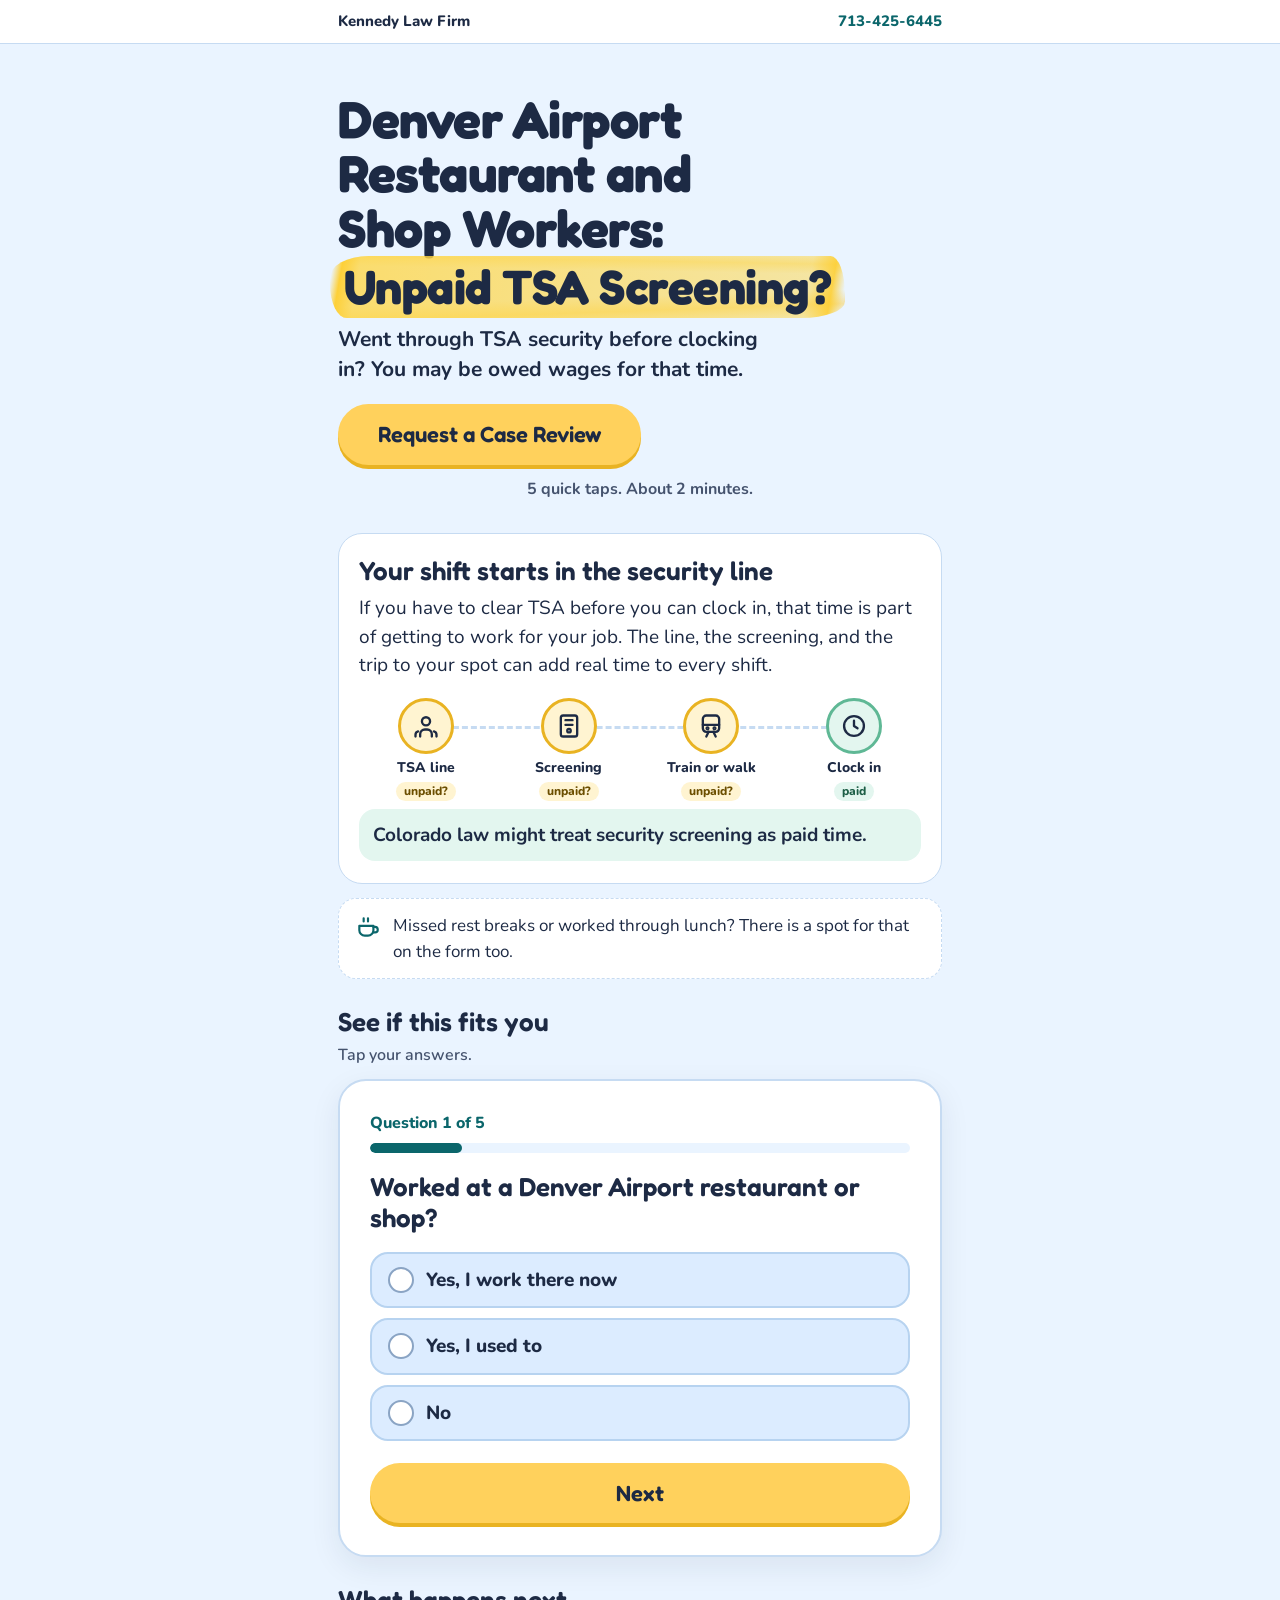
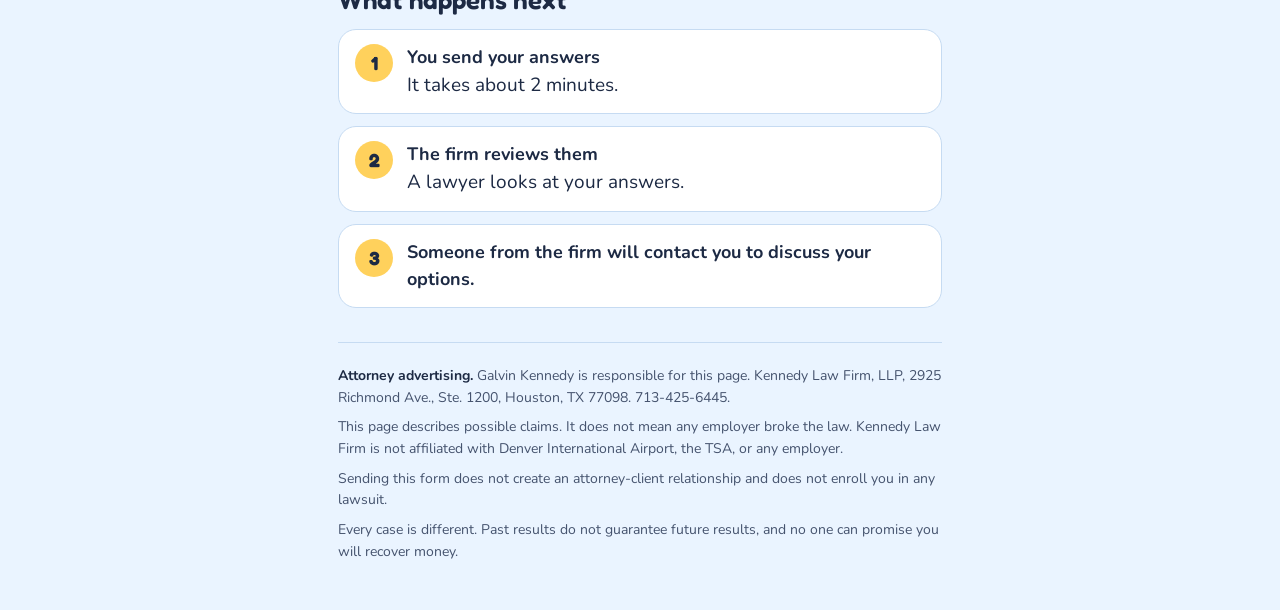
==== index.html @ af14edc4 "Add files via upload" ====
<!DOCTYPE html>
<html lang="en">
<head>
<meta charset="utf-8">
<meta name="viewport" content="width=device-width, initial-scale=1">
<title>DEN TSA Page, Friendly</title>
<meta name="robots" content="noindex, nofollow">
<link rel="preconnect" href="https://fonts.googleapis.com">
<link rel="preconnect" href="https://fonts.gstatic.com" crossorigin>
<link href="https://fonts.googleapis.com/css2?family=Fredoka:wght@500;600;700&amp;family=Nunito:wght@400;600;700;800&amp;display=swap" rel="stylesheet">
<style>
:root {
  /* Friendly option: sky-blue ground, sunny buttons, rounded type. Layout: one column, journey strip, one-question-at-a-time form. */
  --sky: #eaf4ff;
  --card: #ffffff;
  --ink: #1d2a44;
  --muted: #45536e;
  --sun: #ffd15c;
  --sun-deep: #e9b322;
  --teal: #0b666b;
  --line: #c6dbf2;
  --mint: #e3f6ef;
  --error: #b42318;
  --font-display: "Fredoka", "Nunito", ui-rounded, system-ui, sans-serif;
  --font-body: "Nunito", ui-rounded, system-ui, -apple-system, "Segoe UI", sans-serif;
  color-scheme: light;
}
* { box-sizing: border-box; }
[hidden] { display: none !important; }
html { -webkit-text-size-adjust: 100%; }
body { margin: 0; background: var(--sky); color: var(--ink); font-family: var(--font-body); font-size: 18px; line-height: 1.5; }
a { color: var(--teal); }
:focus-visible { outline: 3px solid var(--teal); outline-offset: 3px; border-radius: 6px; }
.wrap { max-width: 640px; margin: 0 auto; padding: 0 18px; }

.topbar { background: var(--card); border-bottom: 1px solid var(--line); }
.topbar .wrap { display: flex; justify-content: space-between; align-items: center; gap: 12px; padding-top: 10px; padding-bottom: 10px; font-weight: 800; font-size: 15px; }
.topbar a { text-decoration: none; font-weight: 800; white-space: nowrap; }

.hero { padding: 26px 0 8px; }
h1 { font-family: var(--font-display); font-weight: 700; font-size: clamp(34px, 9vw, 52px); line-height: 1.05; margin: 0; letter-spacing: -0.5px; text-wrap: balance; }
h1 .hl-line { display: block; margin-top: .12em; font-size: clamp(26px, 7.3vw, 48px); white-space: nowrap; }
h1 mark {
  color: inherit;
  margin: 0 -.16em;
  padding: .02em .28em .06em;
  border-radius: .8em .3em .9em .35em / .45em .8em .35em .7em;
  background:
    linear-gradient(100deg, rgba(255, 205, 40, 0) .8%, rgba(255, 205, 40, .92) 2.6%, rgba(255, 214, 70, .78) 6%, rgba(255, 214, 70, .5) 92%, rgba(255, 205, 40, .85) 96.5%, rgba(255, 205, 40, 0) 99%),
    linear-gradient(181deg, rgba(255, 205, 40, 0) 0%, rgba(255, 205, 40, .35) 12%, rgba(255, 205, 40, 0) 26%),
    linear-gradient(178deg, rgba(255, 205, 40, 0) 64%, rgba(255, 195, 20, .4) 82%, rgba(255, 205, 40, 0) 98%);
  -webkit-box-decoration-break: clone;
  box-decoration-break: clone;
}
.sub { font-size: 21px; line-height: 1.4; margin: 14px 0 0; font-weight: 700; text-wrap: balance; }
.btn { display: flex; align-items: center; justify-content: center; gap: 10px; width: 100%; min-height: 60px; border: 0; border-radius: 999px; background: var(--sun); color: var(--ink); font-family: var(--font-display); font-weight: 600; font-size: 22px; padding: 14px 22px; cursor: pointer; text-decoration: none; box-shadow: 0 4px 0 var(--sun-deep); }
.btn:hover { background: #ffc93a; }
.btn:active { transform: translateY(2px); box-shadow: 0 2px 0 var(--sun-deep); }
.btn[disabled] { opacity: .7; cursor: wait; }
.hero .btn { margin-top: 20px; }
.time-note { text-align: center; margin: 12px 0 0; font-weight: 700; color: var(--muted); font-size: 16px; }

/* journey */
.card { background: var(--card); border-radius: 24px; padding: 22px 20px; border: 1px solid var(--line); }
.journey { margin-top: 24px; }
.journey h2, .section h2 { font-family: var(--font-display); font-weight: 600; font-size: 26px; line-height: 1.15; margin: 0 0 6px; }
.journey p { margin: 8px 0 0; }
.path { list-style: none; margin: 18px 0 4px; padding: 0; display: grid; grid-template-columns: repeat(4, 1fr); gap: 8px; position: relative; }
.path::before { content: ""; position: absolute; left: 12%; right: 12%; top: 28px; border-top: 3px dashed var(--line); }
.path li { display: flex; flex-direction: column; align-items: center; text-align: center; gap: 6px; font-weight: 800; font-size: 14px; line-height: 1.2; position: relative; }
.path .dot { width: 56px; height: 56px; border-radius: 50%; background: var(--sky); border: 3px solid var(--line); display: grid; place-items: center; }
.path li.unpaid .dot { background: #fff4d1; border-color: var(--sun-deep); }
.path li.paid .dot { background: var(--mint); border-color: #5fb895; }
.path svg { width: 28px; height: 28px; stroke: var(--ink); fill: none; stroke-width: 2; stroke-linecap: round; stroke-linejoin: round; }
.tag { display: inline-block; font-size: 12px; font-weight: 800; padding: 2px 8px; border-radius: 999px; background: #fff4d1; color: #6b4e00; }
.path li.paid .tag { background: var(--mint); color: #1d5e46; }
.law { margin-top: 14px; background: var(--mint); border-radius: 16px; padding: 12px 14px; font-weight: 700; }

.breaks { margin-top: 14px; display: flex; gap: 12px; align-items: flex-start; background: var(--card); border-radius: 18px; border: 1px dashed var(--line); padding: 14px 16px; font-size: 17px; }
.breaks svg { flex: 0 0 26px; width: 26px; height: 26px; stroke: var(--teal); fill: none; stroke-width: 2; stroke-linecap: round; stroke-linejoin: round; margin-top: 2px; }

/* form */
.section { margin-top: 28px; }
#review { scroll-margin-top: 12px; }
.formcard { background: var(--card); border-radius: 28px; border: 2px solid var(--line); padding: 22px 18px 24px; box-shadow: 0 10px 30px rgba(29, 42, 68, .08); }
.progress-text { font-weight: 800; color: var(--teal); font-size: 16px; }
.progress { height: 10px; border-radius: 999px; background: var(--sky); margin: 8px 0 18px; overflow: hidden; }
.progress span { display: block; height: 100%; width: 0; background: var(--teal); border-radius: 999px; transition: width .25s ease; }
fieldset { border: 0; margin: 0; padding: 0; min-width: 0; }
legend, .qtitle { font-family: var(--font-display); font-weight: 600; font-size: 26px; line-height: 1.2; padding: 0; margin: 0 0 6px; }
.hint { color: var(--muted); font-size: 16px; margin: 0 0 12px; font-weight: 600; }
.choices { display: grid; gap: 10px; margin-top: 12px; }
.choice { position: relative; display: block; }
.choice input { position: absolute; opacity: 0; width: 1px; height: 1px; }
.choice span { display: flex; align-items: center; gap: 12px; min-height: 56px; padding: 12px 16px; border-radius: 18px; border: 2px solid #b7d3f0; background: #dcecff; font-weight: 800; font-size: 19px; cursor: pointer; }
.choice span::before { content: ""; flex: 0 0 22px; width: 22px; height: 22px; border-radius: 50%; border: 2px solid #8aa4c4; background: #fff; }
.choice input[type="checkbox"] + span::before { border-radius: 7px; }
.choice input:checked + span { background: #fff1c2; border-color: var(--sun-deep); }
.choice input:checked + span::before { background: var(--teal); border-color: var(--teal); box-shadow: inset 0 0 0 4px #fff; }
.choice input:focus-visible + span { outline: 3px solid var(--teal); outline-offset: 2px; }
.note { margin-top: 12px; background: #fff4d1; border-radius: 14px; padding: 10px 14px; font-weight: 700; }
.field { display: grid; gap: 6px; margin-top: 14px; }
.field label { font-weight: 800; font-size: 17px; }
.field input[type="text"], .field input[type="tel"], .field input[type="email"] { width: 100%; min-height: 54px; font: inherit; font-size: 19px; padding: 10px 14px; border-radius: 14px; border: 2px solid var(--line); background: #fff; color: var(--ink); }
.field input:focus { border-color: var(--teal); outline: none; box-shadow: 0 0 0 3px rgba(11, 102, 107, .25); }
.field input:disabled { background: #eef2f7; color: #8a96a8; }
.inline-check { display: flex; align-items: center; gap: 10px; font-weight: 700; font-size: 17px; margin-top: 4px; }
.inline-check input, .consent input { width: 24px; height: 24px; accent-color: var(--teal); flex: 0 0 24px; }
.consent { display: flex; gap: 12px; align-items: flex-start; margin-top: 18px; font-size: 16px; line-height: 1.45; }
.consent label { font-weight: 600; }
.err { color: var(--error); font-weight: 800; font-size: 16px; margin-top: 6px; min-height: 0; }
.err:empty { display: none; }
.invalid .choice span, .invalid input[type="text"], .invalid input[type="tel"], .invalid input[type="email"] { border-color: var(--error); }
.nav { display: grid; grid-template-columns: 1fr 2fr; gap: 10px; margin-top: 22px; }
.nav .btn { box-shadow: 0 4px 0 var(--sun-deep); }
.btn.ghost { background: var(--card); border: 2px solid var(--line); box-shadow: none; font-size: 19px; }
.nav .only { grid-column: 1 / -1; }
.form-status { margin-top: 16px; border-radius: 14px; padding: 12px 14px; font-weight: 700; }
.form-status.error { background: #fde8e6; color: #7a1a12; }
.config-flag { display: inline-block; margin-left: 6px; font-size: 12px; font-weight: 800; background: #fff4d1; color: #6b4e00; padding: 1px 6px; border-radius: 6px; }
.hp { position: absolute; left: -9999px; width: 1px; height: 1px; overflow: hidden; }
.success { text-align: center; padding: 10px 4px; }
.success h2 { font-family: var(--font-display); font-size: 30px; margin: 8px 0; }
.success svg { width: 64px; height: 64px; stroke: var(--teal); fill: none; stroke-width: 2.4; stroke-linecap: round; stroke-linejoin: round; }

/* next steps */
.steps { list-style: none; padding: 0; margin: 14px 0 0; display: grid; gap: 12px; }
.steps li { display: flex; gap: 14px; align-items: flex-start; background: var(--card); border: 1px solid var(--line); border-radius: 18px; padding: 14px 16px; }
.steps .n { flex: 0 0 38px; height: 38px; border-radius: 50%; background: var(--sun); display: grid; place-items: center; font-family: var(--font-display); font-weight: 700; font-size: 19px; }
.steps strong { display: block; font-size: 18px; }

footer { margin-top: 34px; padding: 22px 0 40px; border-top: 1px solid var(--line); font-size: 14px; color: var(--muted); line-height: 1.55; }
footer p { margin: 0 0 8px; }
footer strong { color: var(--ink); }

@media (min-width: 720px) {
  body { font-size: 19px; }
  .hero { padding-top: 48px; }
  .hero .btn { width: auto; display: inline-flex; padding-left: 40px; padding-right: 40px; }
  .formcard { padding: 30px 30px 32px; }
}
@media (prefers-reduced-motion: reduce) { * { transition: none !important; scroll-behavior: auto !important; } }
</style>
</head>
<body>
<header class="topbar">
  <div class="wrap">
    <span>Kennedy Law Firm</span>
    <a href="tel:+17134256445" aria-label="Call Kennedy Law Firm at 713-425-6445">713-425-6445</a>
  </div>
</header>

<main class="wrap">
  <section class="hero">
    <h1>Denver Airport Restaurant and Shop Workers:<span class="hl-line"><mark>Unpaid TSA Screening?</mark></span></h1>
    <p class="sub">Went through TSA security before clocking in? You may be owed wages for that time.</p>
    <a class="btn" href="#review" data-goto-form>Request a Case Review</a>
    <p class="time-note">5 quick taps. About 2 minutes.</p>
  </section>

  <section class="card journey" aria-labelledby="journey-h">
    <h2 id="journey-h">Your shift starts in the security line</h2>
    <p>If you have to clear TSA before you can clock in, that time is part of getting to work for your job. The line, the screening, and the trip to your spot can add real time to every shift.</p>
    <ol class="path" aria-label="Typical path before clocking in">
      <li class="unpaid"><span class="dot"><svg viewBox="0 0 24 24" aria-hidden="true"><path d="M7 21v-2a4 4 0 0 1 4-4h2a4 4 0 0 1 4 4v2"/><circle cx="12" cy="8" r="3.5"/><path d="M3 21v-1.5a3 3 0 0 1 2.2-2.9"/><path d="M21 21v-1.5a3 3 0 0 0-2.2-2.9"/></svg></span>TSA line<span class="tag">unpaid?</span></li>
      <li class="unpaid"><span class="dot"><svg viewBox="0 0 24 24" aria-hidden="true"><rect x="5" y="3" width="14" height="18" rx="2"/><path d="M9 7h6M9 11h6"/><circle cx="12" cy="16" r="1.5"/></svg></span>Screening<span class="tag">unpaid?</span></li>
      <li class="unpaid"><span class="dot"><svg viewBox="0 0 24 24" aria-hidden="true"><rect x="5" y="3" width="14" height="14" rx="3"/><path d="M5 11h14M8 21l2-4M16 21l-2-4"/><circle cx="9" cy="14" r=".8"/><circle cx="15" cy="14" r=".8"/></svg></span>Train or walk<span class="tag">unpaid?</span></li>
      <li class="paid"><span class="dot"><svg viewBox="0 0 24 24" aria-hidden="true"><circle cx="12" cy="12" r="8.5"/><path d="M12 7.5V12l3 2"/></svg></span>Clock in<span class="tag">paid</span></li>
    </ol>
    <p class="law">Colorado law might treat security screening as paid time.</p>
  </section>

  <aside class="breaks">
    <svg viewBox="0 0 24 24" aria-hidden="true"><path d="M4 10h13v4a5 5 0 0 1-5 5H9a5 5 0 0 1-5-5v-4z"/><path d="M17 11h1.5a2.5 2.5 0 0 1 0 5H17"/><path d="M8 3v3M12 3v3"/></svg>
    <span>Missed rest breaks or worked through lunch? There is a spot for that on the form too.</span>
  </aside>

  <section class="section" id="review" aria-labelledby="review-h">
    <h2 id="review-h">See if this fits you</h2>
    <p class="hint" id="form-intro">Tap your answers.</p>

    <div class="formcard">
      <form id="screen-form" data-mode="steps" novalidate>
        <div class="progress-text" id="progress-text" aria-live="polite">Question 1 of 5</div>
        <div class="progress" aria-hidden="true"><span id="progress-bar"></span></div>

        <fieldset data-step="1" data-field="worked_at_den">
          <legend>Worked at a Denver Airport restaurant or shop?</legend>
          <div class="choices">
            <label class="choice"><input type="radio" name="worked_at_den" id="q1-current" value="Currently"><span>Yes, I work there now</span></label>
            <label class="choice"><input type="radio" name="worked_at_den" id="q1-previous" value="Previously"><span>Yes, I used to</span></label>
            <label class="choice"><input type="radio" name="worked_at_den" id="q1-no" value="No"><span>No</span></label>
          </div>
          <p class="note" id="q1-note" hidden>This review is only for people who have worked at a Denver Airport restaurant or shop.</p>
          <div class="err" role="alert"></div>
        </fieldset>

        <fieldset data-step="2" data-field="started_working" hidden>
          <legend>When did you start working there?</legend>
          <div class="choices">
            <label class="choice"><input type="radio" name="started_working" id="q2-1y" value="Within the last year"><span>Within the last year</span></label>
            <label class="choice"><input type="radio" name="started_working" id="q2-3y" value="Within the last 3 years"><span>Within the last 3 years</span></label>
            <label class="choice"><input type="radio" name="started_working" id="q2-3plus" value="More than 3 years ago"><span>More than 3 years ago</span></label>
            <label class="choice"><input type="radio" name="started_working" id="q2-ns" value="Not sure"><span>Not sure</span></label>
          </div>
          <div class="err" role="alert"></div>
        </fieldset>

        <fieldset data-step="3" data-field="pay_type" hidden>
          <legend>How were you paid?</legend>
          <div class="choices">
            <label class="choice"><input type="radio" name="pay_type" id="q3-hourly" value="Hourly"><span>By the hour</span></label>
            <label class="choice"><input type="radio" name="pay_type" id="q3-salary" value="Salary"><span>Salary</span></label>
            <label class="choice"><input type="radio" name="pay_type" id="q3-other" value="Other"><span>Other</span></label>
            <label class="choice"><input type="radio" name="pay_type" id="q3-ns" value="Not sure"><span>Not sure</span></label>
          </div>
          <div class="err" role="alert"></div>
        </fieldset>

        <fieldset data-step="4" data-field="unpaid_before_clockin" hidden>
          <legend>Before you clocked in, what did you do without pay?</legend>
          <p class="hint">Pick all that apply.</p>
          <div class="choices">
            <label class="choice"><input type="checkbox" name="unpaid_before_clockin" data-group="unpaid_before_clockin" id="q4-line" value="Wait in TSA line"><span>Wait in TSA line</span></label>
            <label class="choice"><input type="checkbox" name="unpaid_before_clockin" data-group="unpaid_before_clockin" id="q4-screen" value="TSA screening"><span>Go through TSA screening</span></label>
            <label class="choice"><input type="checkbox" name="unpaid_before_clockin" data-group="unpaid_before_clockin" id="q4-walk" value="Walk from security to workplace"><span>Walk from security to my workplace</span></label>
            <label class="choice"><input type="checkbox" name="unpaid_before_clockin" data-group="unpaid_before_clockin" id="q4-train" value="Airport train or shuttle after TSA"><span>Airport train or shuttle after TSA</span></label>
            <label class="choice"><input type="checkbox" name="unpaid_before_clockin" data-group="unpaid_before_clockin" data-exclusive="true" id="q4-none" value="None"><span>None of these</span></label>
            <label class="choice"><input type="checkbox" name="unpaid_before_clockin" data-group="unpaid_before_clockin" data-exclusive="true" id="q4-ns" value="Not sure"><span>Not sure</span></label>
          </div>
          <div class="err" role="alert"></div>
        </fieldset>

        <fieldset data-step="5" data-field="break_issues" hidden>
          <legend>Any break problems?</legend>
          <p class="hint">Pick all that apply.</p>
          <div class="choices">
            <label class="choice"><input type="checkbox" name="break_issues" data-group="break_issues" id="q5-rest" value="Missed or interrupted short rest breaks"><span>Missed or interrupted short rest breaks</span></label>
            <label class="choice"><input type="checkbox" name="break_issues" data-group="break_issues" id="q5-meal" value="Missed meal breaks or worked during meals"><span>Missed meal breaks or worked during meals</span></label>
            <label class="choice"><input type="checkbox" name="break_issues" data-group="break_issues" id="q5-deduct" value="Pay deducted for meal breaks I worked through"><span>Pay taken out for meal breaks I worked through</span></label>
            <label class="choice"><input type="checkbox" name="break_issues" data-group="break_issues" data-exclusive="true" id="q5-none" value="None"><span>None of these</span></label>
            <label class="choice"><input type="checkbox" name="break_issues" data-group="break_issues" data-exclusive="true" id="q5-ns" value="Not sure"><span>Not sure</span></label>
          </div>
          <div class="err" role="alert"></div>
        </fieldset>

        <fieldset data-step="6" hidden>
          <legend>Great. How can the firm reach you?</legend>
          <div class="field" data-field="full_name">
            <label for="full_name">Full name</label>
            <input type="text" id="full_name" name="full_name" autocomplete="name">
            <div class="err" role="alert"></div>
          </div>
          <div class="field" data-field="phone">
            <label for="phone">Phone number</label>
            <input type="tel" id="phone" name="phone" autocomplete="tel" inputmode="tel" placeholder="(303) 555-0123">
            <div class="err" role="alert"></div>
          </div>
          <div class="field" data-field="email">
            <label for="email">Email</label>
            <input type="email" id="email" name="email" autocomplete="email" inputmode="email" placeholder="you@example.com">
            <div class="err" role="alert"></div>
          </div>
          <div class="field" data-field="employer">
            <label for="employer">Who was your employer?</label>
            <input type="text" id="employer" name="employer" autocomplete="organization" placeholder="Company name">
            <label class="inline-check" for="employer_not_sure"><input type="checkbox" id="employer_not_sure" name="employer_not_sure">Not sure</label>
            <div class="err" role="alert"></div>
          </div>
          <div class="hp" aria-hidden="true">
            <label for="company_website">Leave this empty</label>
            <input type="text" id="company_website" name="company_website" tabindex="-1" autocomplete="off">
          </div>
          <div data-field="consent">
            <div class="consent">
              <input type="checkbox" id="consent" name="consent">
              <label for="consent" id="consent-text">Kennedy Law Firm may contact me by phone, text, or email about my answers. Message and data rates may apply.</label>
            </div>
            <div class="err" role="alert"></div>
          </div>
          <p class="hint" style="margin-top:12px">Read the <a id="privacy-link" href="#privacy-policy">Privacy Policy</a>. Sending this does not make Kennedy Law Firm your lawyer or sign you up for a lawsuit.</p>
        </fieldset>

        <div class="nav">
          <button type="button" class="btn ghost" id="back-btn" hidden>Back</button>
          <button type="button" class="btn only" id="next-btn">Next</button>
          <button type="submit" class="btn only" id="submit-btn" hidden><span class="label">Request a Case Review</span></button>
        </div>
        <div class="form-status" id="form-status" role="status" aria-live="polite" hidden></div>
      </form>

      <div class="success" id="success" hidden>
        <svg viewBox="0 0 24 24" aria-hidden="true"><circle cx="12" cy="12" r="9"/><path d="M8 12.5l2.5 2.5L16 9.5"/></svg>
        <h2>Got it. Thank you!</h2>
        <p>Your answers reached Kennedy Law Firm. Someone may reach out to you by phone or email.</p>
      </div>
    </div>
  </section>

  <section class="section" aria-labelledby="next-h">
    <h2 id="next-h">What happens next</h2>
    <ol class="steps">
      <li><span class="n">1</span><span><strong>You send your answers</strong>It takes about 2 minutes.</span></li>
      <li><span class="n">2</span><span><strong>The firm reviews them</strong>A lawyer looks at your answers.</span></li>
      <li><span class="n">3</span><span><strong>Someone from the firm will contact you to discuss your options.</strong></span></li>
    </ol>
  </section>

  <footer>
    <p><strong>Attorney advertising.</strong> Galvin Kennedy is responsible for this page. Kennedy Law Firm, LLP, 2925 Richmond Ave., Ste. 1200, Houston, TX 77098. 713-425-6445.</p>
    <p>This page describes possible claims. It does not mean any employer broke the law. Kennedy Law Firm is not affiliated with Denver International Airport, the TSA, or any employer.</p>
    <p>Sending this form does not create an attorney-client relationship and does not enroll you in any lawsuit.</p>
    <p>Every case is different. Past results do not guarantee future results, and no one can promise you will recover money.</p>
  </footer>
</main>

<script>
/* ===== Lead delivery settings: fill these in before launch ===== */
window.LP_CONFIG = {
  variant: "friendly",
  campaign: "den-tsa-screening",
  leadEndpoint: "",   /* HTTPS URL that accepts a JSON POST and answers 2xx after storing the lead */
  privacyUrl: "",     /* Firm privacy-policy URL */
  phone: "713-425-6445",
  timeoutMs: 15000,
  onConfirmed: null   /* optional: function to fire a Meta Pixel "Lead" event after confirmed receipt */
};
</script>
<script>
(function () {
  "use strict";

  var CONFIG = window.LP_CONFIG || {};
  var form = document.getElementById("screen-form");
  if (!form) return;
  var stepMode = form.getAttribute("data-mode") === "steps";
  var statusEl = document.getElementById("form-status");
  var submitBtn = document.getElementById("submit-btn");
  var successEl = document.getElementById("success");
  var sending = false;

  /* ---------- small helpers ---------- */
  function $all(sel, root) { return Array.prototype.slice.call((root || document).querySelectorAll(sel)); }
  function fieldBox(name) { return form.querySelector('[data-field="' + name + '"]'); }
  function digits(s) { return (s || "").replace(/\D/g, ""); }

  function setError(name, msg) {
    var box = fieldBox(name);
    if (!box) return;
    var err = box.querySelector(".err");
    box.classList.add("invalid");
    if (err) err.textContent = msg;
    $all("input, select, textarea", box).forEach(function (el) { el.setAttribute("aria-invalid", "true"); });
  }
  function clearError(name) {
    var box = fieldBox(name);
    if (!box) return;
    var err = box.querySelector(".err");
    box.classList.remove("invalid");
    if (err) err.textContent = "";
    $all("input, select, textarea", box).forEach(function (el) { el.removeAttribute("aria-invalid"); });
  }

  /* ---------- config markers for review ---------- */
  var privacy = document.getElementById("privacy-link");
  if (privacy) {
    if (CONFIG.privacyUrl) {
      privacy.setAttribute("href", CONFIG.privacyUrl);
    } else {
      privacy.setAttribute("href", "#privacy-policy");
      var mark = document.createElement("span");
      mark.className = "config-flag";
      mark.textContent = "privacy URL not set";
      privacy.parentNode.insertBefore(mark, privacy.nextSibling);
    }
  }

  /* ---------- exclusive checkboxes ("None", "Not sure") ---------- */
  $all('input[type="checkbox"][data-group]', form).forEach(function (cb) {
    cb.addEventListener("change", function () {
      var group = $all('input[data-group="' + cb.getAttribute("data-group") + '"]', form);
      if (cb.checked) {
        if (cb.getAttribute("data-exclusive") === "true") {
          group.forEach(function (o) { if (o !== cb) o.checked = false; });
        } else {
          group.forEach(function (o) { if (o.getAttribute("data-exclusive") === "true") o.checked = false; });
        }
      }
      clearError(cb.getAttribute("data-group"));
    });
  });

  /* ---------- employer "Not sure" ---------- */
  var employer = document.getElementById("employer");
  var employerNS = document.getElementById("employer_not_sure");
  if (employer && employerNS) {
    employerNS.addEventListener("change", function () {
      employer.disabled = employerNS.checked;
      if (employerNS.checked) employer.value = "";
      clearError("employer");
    });
  }

  /* value of a radio group or a select, by name */
  function val(name) {
    var sel = form.querySelector('select[name="' + name + '"]');
    if (sel) return sel.value;
    var r = form.querySelector('input[name="' + name + '"]:checked');
    return r ? r.value : "";
  }

  /* ---------- Q1 "No" note ---------- */
  var q1Note = document.getElementById("q1-note");
  $all('[name="worked_at_den"]', form).forEach(function (r) {
    r.addEventListener("change", function () {
      if (q1Note) q1Note.hidden = val("worked_at_den") !== "No";
      clearError("worked_at_den");
    });
  });

  /* ---------- placeholder styling for selects ---------- */
  $all("select", form).forEach(function (s) {
    function mark() { s.classList.toggle("empty", !s.value); }
    s.addEventListener("change", mark); mark();
  });

  /* ---------- checkbox dropdowns ---------- */
  var dds = $all("details.dd", form);
  function ddRefresh(d) {
    var picked = $all("input:checked", d).map(function (i) { return i.parentNode.textContent.trim(); });
    var txt = d.querySelector(".dd-text");
    if (!picked.length) { txt.textContent = d.getAttribute("data-placeholder"); d.classList.remove("has-value"); }
    else { txt.textContent = picked.length <= 2 ? picked.join(", ") : picked.length + " selected"; d.classList.add("has-value"); }
  }
  dds.forEach(function (d) {
    $all("input", d).forEach(function (i) { i.addEventListener("change", function () { ddRefresh(d); }); });
    var done = d.querySelector(".dd-done");
    if (done) done.addEventListener("click", function () { d.open = false; d.querySelector("summary").focus(); });
    d.addEventListener("toggle", function () { if (d.open) dds.forEach(function (o) { if (o !== d) o.open = false; }); });
    ddRefresh(d);
  });
  document.addEventListener("click", function (e) {
    dds.forEach(function (d) { if (d.open && !d.contains(e.target)) d.open = false; });
  });

  /* clear errors as people fix things */
  $all("input, select", form).forEach(function (el) {
    var ev = (el.type === "radio" || el.type === "checkbox" || el.tagName === "SELECT") ? "change" : "input";
    el.addEventListener(ev, function () {
      var box = el.closest("[data-field]");
      if (box && box.classList.contains("invalid")) clearError(box.getAttribute("data-field"));
    });
  });

  /* ---------- validation ---------- */
  var RULES = {
    worked_at_den: function () {
      var v = val("worked_at_den");
      if (!v) return "Choose one.";
      if (v === "No") return "This review is only for people who have worked at a Denver Airport restaurant or shop.";
      return "";
    },
    started_working: function () {
      return val("started_working") ? "" : "Choose one.";
    },
    pay_type: function () {
      return val("pay_type") ? "" : "Choose one.";
    },
    unpaid_before_clockin: function () {
      return form.querySelector('input[name="unpaid_before_clockin"]:checked') ? "" : "Choose at least one, or None or Not sure.";
    },
    break_issues: function () {
      return form.querySelector('input[name="break_issues"]:checked') ? "" : "Choose at least one, or None or Not sure.";
    },
    full_name: function () {
      var v = (form.elements["full_name"].value || "").trim();
      return (v.length >= 2 && /[A-Za-zÀ-ɏ]/.test(v)) ? "" : "Enter your full name.";
    },
    phone: function () {
      var d = digits(form.elements["phone"].value);
      if (d.length === 11 && d.charAt(0) === "1") d = d.slice(1);
      return d.length === 10 ? "" : "Enter a 10-digit phone number.";
    },
    email: function () {
      var v = (form.elements["email"].value || "").trim();
      return /^[^\s@]+@[^\s@]+\.[^\s@]{2,}$/.test(v) ? "" : "Enter an email address like name@example.com.";
    },
    employer: function () {
      if (employerNS && employerNS.checked) return "";
      return (employer.value || "").trim().length >= 2 ? "" : "Enter your employer's name, or check Not sure.";
    },
    consent: function () {
      return form.elements["consent"].checked ? "" : "Check this box so the firm can contact you.";
    }
  };

  function validate(names) {
    var firstBad = null;
    names.forEach(function (n) {
      var msg = RULES[n] ? RULES[n]() : "";
      if (msg) { setError(n, msg); if (!firstBad) firstBad = n; } else { clearError(n); }
    });
    return firstBad;
  }
  function fieldsIn(container) {
    var boxes = $all("[data-field]", container);
    if (container.hasAttribute("data-field")) boxes.unshift(container);
    return boxes.map(function (b) { return b.getAttribute("data-field"); });
  }
  function focusField(name) {
    var box = fieldBox(name);
    if (!box) return;
    var dd = box.querySelector("details.dd");
    var el = dd ? dd.querySelector("summary") : box.querySelector("input:not([disabled]), select");
    if (el) el.focus({ preventScroll: true });
    box.scrollIntoView({ behavior: matchMedia("(prefers-reduced-motion: reduce)").matches ? "auto" : "smooth", block: "center" });
  }

  /* ---------- stepper (friendly version) ---------- */
  var steps = $all("[data-step]", form);
  var current = 0;
  var progressText = document.getElementById("progress-text");
  var progressBar = document.getElementById("progress-bar");
  var backBtn = document.getElementById("back-btn");
  var nextBtn = document.getElementById("next-btn");

  function showStep(i, focus) {
    current = i;
    steps.forEach(function (s, k) { s.hidden = k !== i; });
    var total = steps.length;
    if (progressText) progressText.textContent = i < total - 1 ? ("Question " + (i + 1) + " of " + (total - 1)) : "Last step: how to reach you";
    if (progressBar) progressBar.style.width = Math.round(((i + 1) / total) * 100) + "%";
    if (backBtn) backBtn.hidden = i === 0;
    if (nextBtn) nextBtn.hidden = i === total - 1;
    if (submitBtn) submitBtn.hidden = i !== total - 1;
    if (focus) {
      var h = steps[i].querySelector("legend, h3");
      if (h) { h.setAttribute("tabindex", "-1"); h.focus({ preventScroll: true }); }
    }
  }
  if (stepMode && steps.length) {
    showStep(0, false);
    nextBtn.addEventListener("click", function () {
      var bad = validate(fieldsIn(steps[current]));
      if (bad) { focusField(bad); return; }
      showStep(current + 1, true);
    });
    backBtn.addEventListener("click", function () { showStep(current - 1, true); });
  }

  /* ---------- CTA buttons scroll to form ---------- */
  $all("[data-goto-form]").forEach(function (a) {
    a.addEventListener("click", function (e) {
      e.preventDefault();
      var target = document.getElementById("review");
      target.scrollIntoView({ behavior: matchMedia("(prefers-reduced-motion: reduce)").matches ? "auto" : "smooth", block: "start" });
      var first = form.querySelector("[data-step]:not([hidden]) input, select, input");
      if (first) setTimeout(function () { first.focus({ preventScroll: true }); }, 350);
    });
  });

  /* ---------- payload ---------- */
  function checkedValues(name) {
    return $all('input[name="' + name + '"]:checked', form).map(function (i) { return i.value; });
  }
  function buildPayload() {
    var params = {};
    try {
      var q = new URLSearchParams(window.location.search);
      ["utm_source", "utm_medium", "utm_campaign", "utm_content", "utm_term", "fbclid"].forEach(function (k) {
        if (q.get(k)) params[k] = q.get(k);
      });
    } catch (e) { /* no query string available */ }
    return {
      campaign: CONFIG.campaign || "den-tsa-screening",
      page_variant: CONFIG.variant || "",
      submitted_at: new Date().toISOString(),
      answers: {
        worked_at_den: val("worked_at_den"),
        started_working: val("started_working"),
        pay_type: val("pay_type"),
        unpaid_before_clockin: checkedValues("unpaid_before_clockin"),
        break_issues: checkedValues("break_issues")
      },
      contact: {
        full_name: form.elements["full_name"].value.trim(),
        phone: digits(form.elements["phone"].value),
        email: form.elements["email"].value.trim(),
        employer: employerNS && employerNS.checked ? "Not sure" : employer.value.trim()
      },
      consent: {
        agreed: form.elements["consent"].checked,
        text: (document.getElementById("consent-text") || {}).textContent || ""
      },
      tracking: params,
      page_url: window.location.href.split("?")[0]
    };
  }

  /* ---------- status ---------- */
  function showStatus(kind, html) {
    statusEl.className = "form-status " + kind;
    statusEl.innerHTML = html;
    statusEl.hidden = false;
  }
  function setSending(on) {
    sending = on;
    submitBtn.disabled = on;
    submitBtn.setAttribute("aria-busy", on ? "true" : "false");
    submitBtn.querySelector(".label").textContent = on ? "Sending…" : "Request a Case Review";
  }
  var phoneText = CONFIG.phone || "";
  function callLine() {
    return phoneText ? " You can also call the firm at <strong>" + phoneText + "</strong>." : "";
  }

  /* ---------- submit ---------- */
  form.addEventListener("submit", function (e) {
    e.preventDefault();
    if (sending) return;
    statusEl.hidden = true;

    var bad = validate(Object.keys(RULES));
    if (bad) {
      if (stepMode) {
        var box = fieldBox(bad);
        var idx = steps.indexOf(box.closest("[data-step]"));
        if (idx !== current) showStep(idx, false);
      }
      showStatus("error", "Please fix the highlighted answer" + (stepMode ? "." : "s above."));
      focusField(bad);
      return;
    }

    // honeypot: bots fill hidden fields; never show success to them
    var hp = form.elements["company_website"];
    if (hp && hp.value) { return; }

    if (!CONFIG.leadEndpoint) {
      showStatus("error", "Online requests are not connected yet, so nothing was sent." + callLine());
      if (window.console) console.warn("LP_CONFIG.leadEndpoint is empty: set it to the lead-delivery URL.");
      return;
    }

    setSending(true);
    var ctrl = ("AbortController" in window) ? new AbortController() : null;
    var timer = setTimeout(function () { if (ctrl) ctrl.abort(); }, CONFIG.timeoutMs || 15000);

    fetch(CONFIG.leadEndpoint, {
      method: "POST",
      headers: { "Content-Type": "application/json", "Accept": "application/json" },
      body: JSON.stringify(buildPayload()),
      signal: ctrl ? ctrl.signal : undefined
    }).then(function (res) {
      if (!res.ok) throw new Error("HTTP " + res.status);
      return res.text().then(function (t) {
        var data = null;
        try { data = t ? JSON.parse(t) : null; } catch (err) { data = null; }
        if (data && data.ok === false) throw new Error("Rejected by server");
        return data;
      });
    }).then(function () {
      clearTimeout(timer);
      form.hidden = true;
      var intro = document.getElementById("form-intro");
      if (intro) intro.hidden = true;
      successEl.hidden = false;
      var h = successEl.querySelector("h2, h3");
      if (h) { h.setAttribute("tabindex", "-1"); h.focus(); }
      if (typeof CONFIG.onConfirmed === "function") { try { CONFIG.onConfirmed(); } catch (err) { /* tracking must not break the page */ } }
    }).catch(function () {
      clearTimeout(timer);
      setSending(false);
      showStatus("error", "Your request could not be confirmed as sent, so please try again." + callLine());
    });
  });
})();

</script>
</body>
</html>
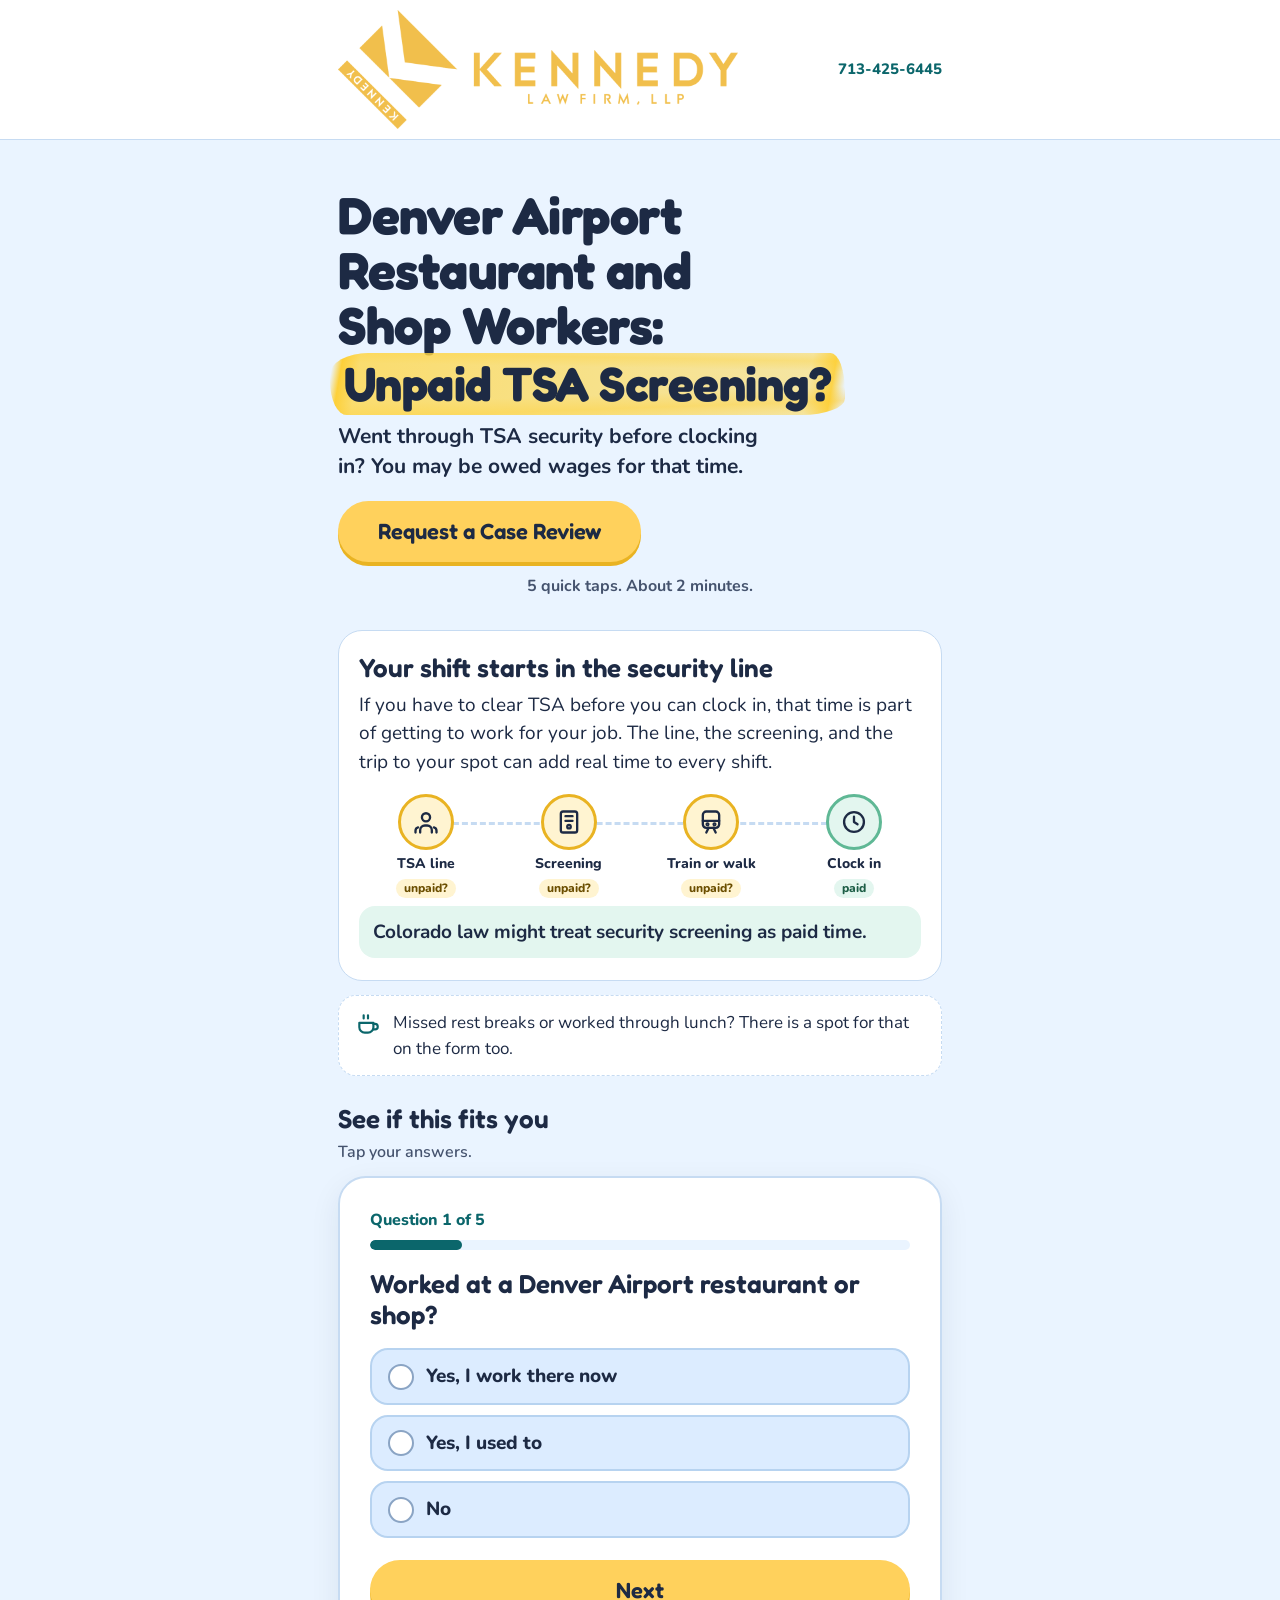
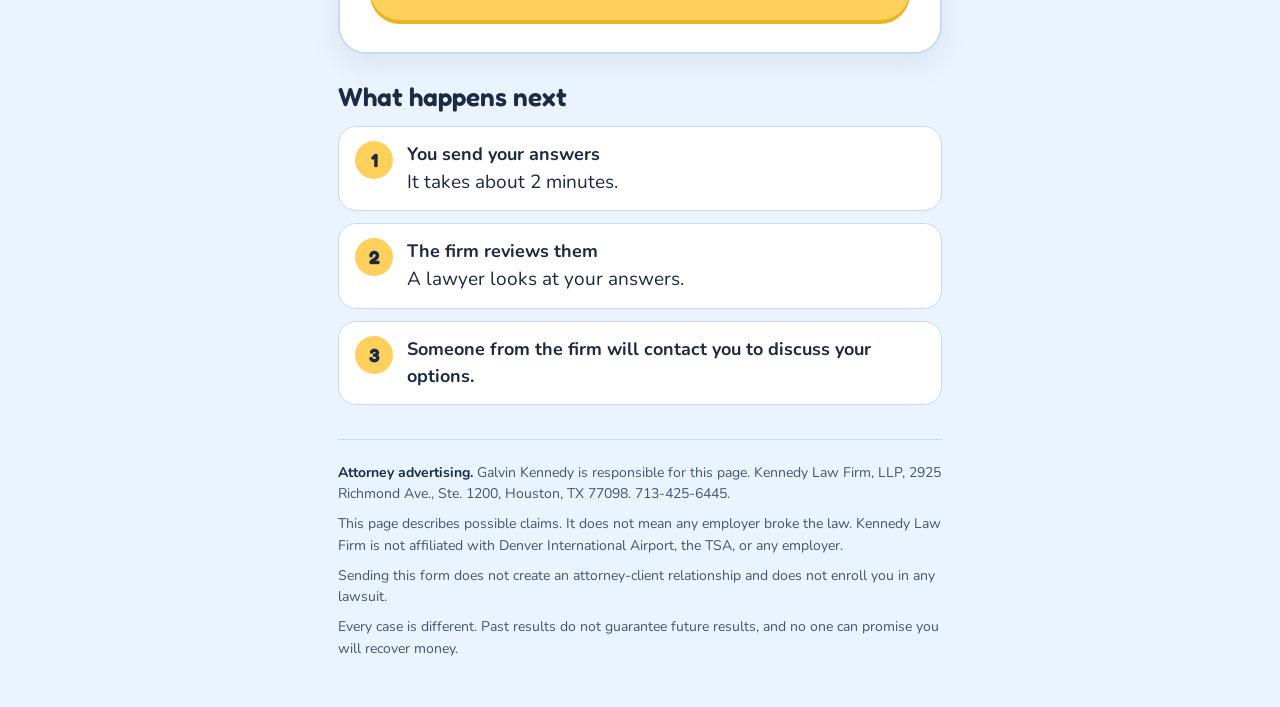
==== commit 7d1b5639: "Add files via upload" ====
--- a/index.html
+++ b/index.html
@@ -145,7 +145,7 @@
 <body>
 <header class="topbar">
   <div class="wrap">
-    <span>Kennedy Law Firm</span>
+   <img src="KENNEDY-logo.webp" width="400px" alt="Kennedy logo">
     <a href="tel:+17134256445" aria-label="Call Kennedy Law Firm at 713-425-6445">713-425-6445</a>
   </div>
 </header>
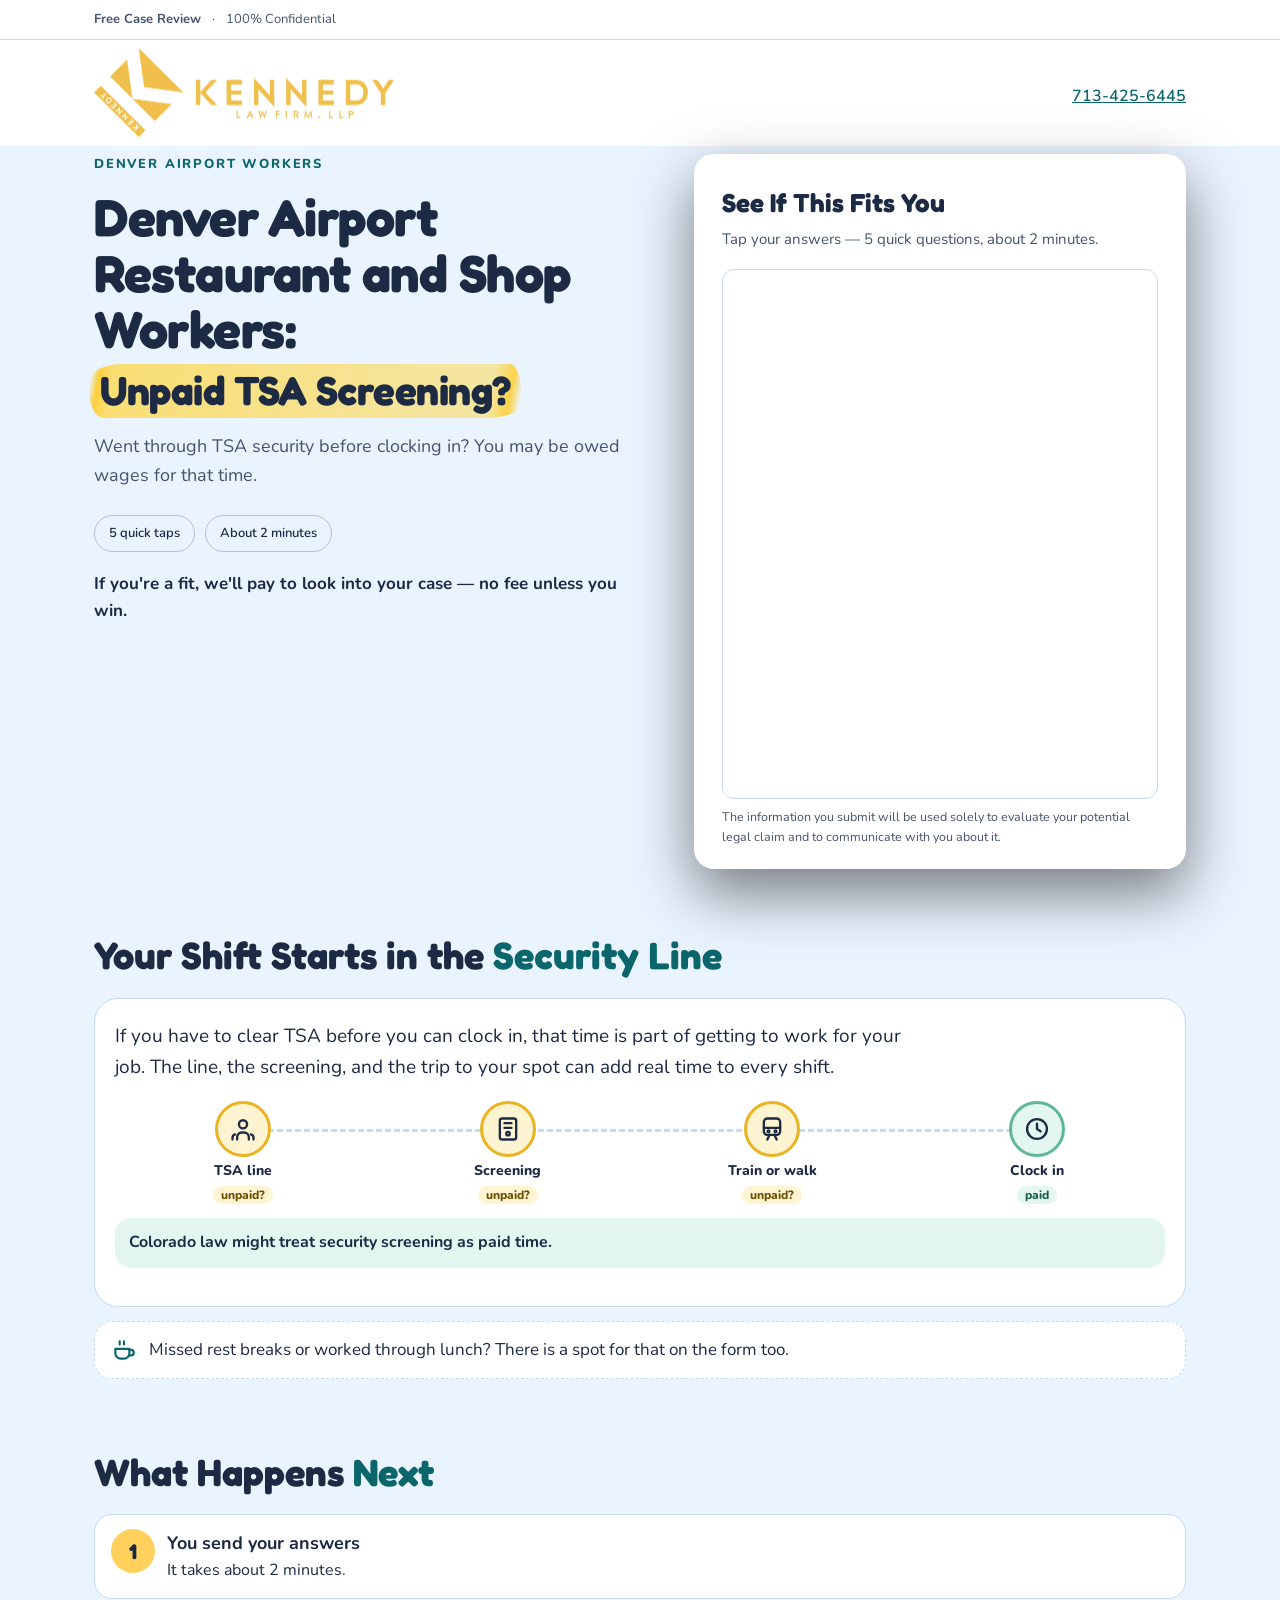
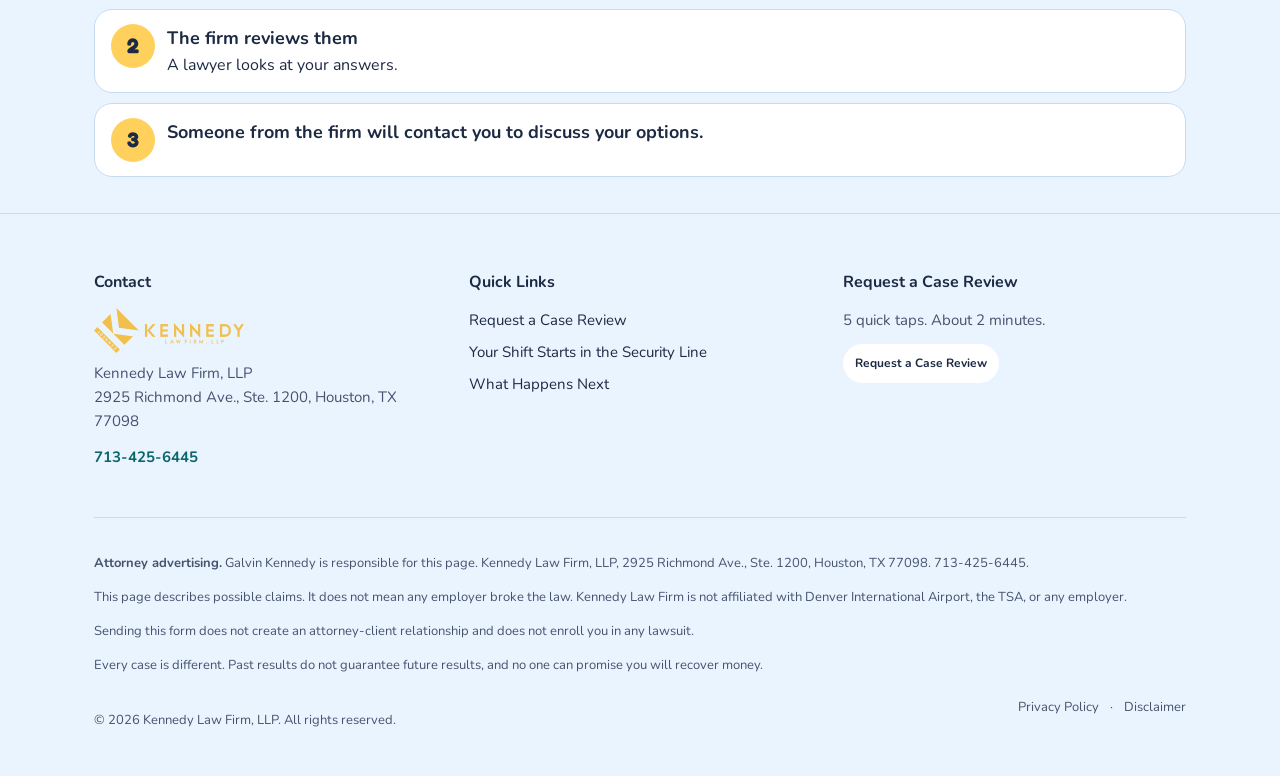
==== commit 3f5e2c2a: "Add files via upload" ====
--- a/index.html
+++ b/index.html
@@ -1,681 +1,541 @@
-<!DOCTYPE html>
+<!doctype html>
 <html lang="en">
 <head>
 <meta charset="utf-8">
 <meta name="viewport" content="width=device-width, initial-scale=1">
-<title>DEN TSA Page, Friendly</title>
-<meta name="robots" content="noindex, nofollow">
+<title>Denver Airport Workers: Unpaid TSA Screening Time? | Kennedy Law Firm</title>
+<meta name="description" content="Denver Airport restaurant and shop workers: went through TSA security before clocking in? You may be owed wages for that time. Request a free case review — 5 quick questions, about 2 minutes.">
 <link rel="preconnect" href="https://fonts.googleapis.com">
 <link rel="preconnect" href="https://fonts.gstatic.com" crossorigin>
-<link href="https://fonts.googleapis.com/css2?family=Fredoka:wght@500;600;700&amp;family=Nunito:wght@400;600;700;800&amp;display=swap" rel="stylesheet">
-<style>
-:root {
-  /* Friendly option: sky-blue ground, sunny buttons, rounded type. Layout: one column, journey strip, one-question-at-a-time form. */
-  --sky: #eaf4ff;
-  --card: #ffffff;
-  --ink: #1d2a44;
-  --muted: #45536e;
-  --sun: #ffd15c;
-  --sun-deep: #e9b322;
-  --teal: #0b666b;
-  --line: #c6dbf2;
-  --mint: #e3f6ef;
-  --error: #b42318;
-  --font-display: "Fredoka", "Nunito", ui-rounded, system-ui, sans-serif;
-  --font-body: "Nunito", ui-rounded, system-ui, -apple-system, "Segoe UI", sans-serif;
-  color-scheme: light;
-}
-* { box-sizing: border-box; }
-[hidden] { display: none !important; }
-html { -webkit-text-size-adjust: 100%; }
-body { margin: 0; background: var(--sky); color: var(--ink); font-family: var(--font-body); font-size: 18px; line-height: 1.5; }
-a { color: var(--teal); }
-:focus-visible { outline: 3px solid var(--teal); outline-offset: 3px; border-radius: 6px; }
-.wrap { max-width: 640px; margin: 0 auto; padding: 0 18px; }
-
-.topbar { background: var(--card); border-bottom: 1px solid var(--line); }
-.topbar .wrap { display: flex; justify-content: space-between; align-items: center; gap: 12px; padding-top: 10px; padding-bottom: 10px; font-weight: 800; font-size: 15px; }
-.topbar a { text-decoration: none; font-weight: 800; white-space: nowrap; }
-
-.hero { padding: 26px 0 8px; }
-h1 { font-family: var(--font-display); font-weight: 700; font-size: clamp(34px, 9vw, 52px); line-height: 1.05; margin: 0; letter-spacing: -0.5px; text-wrap: balance; }
-h1 .hl-line { display: block; margin-top: .12em; font-size: clamp(26px, 7.3vw, 48px); white-space: nowrap; }
-h1 mark {
-  color: inherit;
-  margin: 0 -.16em;
-  padding: .02em .28em .06em;
-  border-radius: .8em .3em .9em .35em / .45em .8em .35em .7em;
-  background:
-    linear-gradient(100deg, rgba(255, 205, 40, 0) .8%, rgba(255, 205, 40, .92) 2.6%, rgba(255, 214, 70, .78) 6%, rgba(255, 214, 70, .5) 92%, rgba(255, 205, 40, .85) 96.5%, rgba(255, 205, 40, 0) 99%),
-    linear-gradient(181deg, rgba(255, 205, 40, 0) 0%, rgba(255, 205, 40, .35) 12%, rgba(255, 205, 40, 0) 26%),
-    linear-gradient(178deg, rgba(255, 205, 40, 0) 64%, rgba(255, 195, 20, .4) 82%, rgba(255, 205, 40, 0) 98%);
-  -webkit-box-decoration-break: clone;
-  box-decoration-break: clone;
-}
-.sub { font-size: 21px; line-height: 1.4; margin: 14px 0 0; font-weight: 700; text-wrap: balance; }
-.btn { display: flex; align-items: center; justify-content: center; gap: 10px; width: 100%; min-height: 60px; border: 0; border-radius: 999px; background: var(--sun); color: var(--ink); font-family: var(--font-display); font-weight: 600; font-size: 22px; padding: 14px 22px; cursor: pointer; text-decoration: none; box-shadow: 0 4px 0 var(--sun-deep); }
-.btn:hover { background: #ffc93a; }
-.btn:active { transform: translateY(2px); box-shadow: 0 2px 0 var(--sun-deep); }
-.btn[disabled] { opacity: .7; cursor: wait; }
-.hero .btn { margin-top: 20px; }
-.time-note { text-align: center; margin: 12px 0 0; font-weight: 700; color: var(--muted); font-size: 16px; }
-
-/* journey */
-.card { background: var(--card); border-radius: 24px; padding: 22px 20px; border: 1px solid var(--line); }
-.journey { margin-top: 24px; }
-.journey h2, .section h2 { font-family: var(--font-display); font-weight: 600; font-size: 26px; line-height: 1.15; margin: 0 0 6px; }
-.journey p { margin: 8px 0 0; }
-.path { list-style: none; margin: 18px 0 4px; padding: 0; display: grid; grid-template-columns: repeat(4, 1fr); gap: 8px; position: relative; }
-.path::before { content: ""; position: absolute; left: 12%; right: 12%; top: 28px; border-top: 3px dashed var(--line); }
-.path li { display: flex; flex-direction: column; align-items: center; text-align: center; gap: 6px; font-weight: 800; font-size: 14px; line-height: 1.2; position: relative; }
-.path .dot { width: 56px; height: 56px; border-radius: 50%; background: var(--sky); border: 3px solid var(--line); display: grid; place-items: center; }
-.path li.unpaid .dot { background: #fff4d1; border-color: var(--sun-deep); }
-.path li.paid .dot { background: var(--mint); border-color: #5fb895; }
-.path svg { width: 28px; height: 28px; stroke: var(--ink); fill: none; stroke-width: 2; stroke-linecap: round; stroke-linejoin: round; }
-.tag { display: inline-block; font-size: 12px; font-weight: 800; padding: 2px 8px; border-radius: 999px; background: #fff4d1; color: #6b4e00; }
-.path li.paid .tag { background: var(--mint); color: #1d5e46; }
-.law { margin-top: 14px; background: var(--mint); border-radius: 16px; padding: 12px 14px; font-weight: 700; }
-
-.breaks { margin-top: 14px; display: flex; gap: 12px; align-items: flex-start; background: var(--card); border-radius: 18px; border: 1px dashed var(--line); padding: 14px 16px; font-size: 17px; }
-.breaks svg { flex: 0 0 26px; width: 26px; height: 26px; stroke: var(--teal); fill: none; stroke-width: 2; stroke-linecap: round; stroke-linejoin: round; margin-top: 2px; }
-
-/* form */
-.section { margin-top: 28px; }
-#review { scroll-margin-top: 12px; }
-.formcard { background: var(--card); border-radius: 28px; border: 2px solid var(--line); padding: 22px 18px 24px; box-shadow: 0 10px 30px rgba(29, 42, 68, .08); }
-.progress-text { font-weight: 800; color: var(--teal); font-size: 16px; }
-.progress { height: 10px; border-radius: 999px; background: var(--sky); margin: 8px 0 18px; overflow: hidden; }
-.progress span { display: block; height: 100%; width: 0; background: var(--teal); border-radius: 999px; transition: width .25s ease; }
-fieldset { border: 0; margin: 0; padding: 0; min-width: 0; }
-legend, .qtitle { font-family: var(--font-display); font-weight: 600; font-size: 26px; line-height: 1.2; padding: 0; margin: 0 0 6px; }
-.hint { color: var(--muted); font-size: 16px; margin: 0 0 12px; font-weight: 600; }
-.choices { display: grid; gap: 10px; margin-top: 12px; }
-.choice { position: relative; display: block; }
-.choice input { position: absolute; opacity: 0; width: 1px; height: 1px; }
-.choice span { display: flex; align-items: center; gap: 12px; min-height: 56px; padding: 12px 16px; border-radius: 18px; border: 2px solid #b7d3f0; background: #dcecff; font-weight: 800; font-size: 19px; cursor: pointer; }
-.choice span::before { content: ""; flex: 0 0 22px; width: 22px; height: 22px; border-radius: 50%; border: 2px solid #8aa4c4; background: #fff; }
-.choice input[type="checkbox"] + span::before { border-radius: 7px; }
-.choice input:checked + span { background: #fff1c2; border-color: var(--sun-deep); }
-.choice input:checked + span::before { background: var(--teal); border-color: var(--teal); box-shadow: inset 0 0 0 4px #fff; }
-.choice input:focus-visible + span { outline: 3px solid var(--teal); outline-offset: 2px; }
-.note { margin-top: 12px; background: #fff4d1; border-radius: 14px; padding: 10px 14px; font-weight: 700; }
-.field { display: grid; gap: 6px; margin-top: 14px; }
-.field label { font-weight: 800; font-size: 17px; }
-.field input[type="text"], .field input[type="tel"], .field input[type="email"] { width: 100%; min-height: 54px; font: inherit; font-size: 19px; padding: 10px 14px; border-radius: 14px; border: 2px solid var(--line); background: #fff; color: var(--ink); }
-.field input:focus { border-color: var(--teal); outline: none; box-shadow: 0 0 0 3px rgba(11, 102, 107, .25); }
-.field input:disabled { background: #eef2f7; color: #8a96a8; }
-.inline-check { display: flex; align-items: center; gap: 10px; font-weight: 700; font-size: 17px; margin-top: 4px; }
-.inline-check input, .consent input { width: 24px; height: 24px; accent-color: var(--teal); flex: 0 0 24px; }
-.consent { display: flex; gap: 12px; align-items: flex-start; margin-top: 18px; font-size: 16px; line-height: 1.45; }
-.consent label { font-weight: 600; }
-.err { color: var(--error); font-weight: 800; font-size: 16px; margin-top: 6px; min-height: 0; }
-.err:empty { display: none; }
-.invalid .choice span, .invalid input[type="text"], .invalid input[type="tel"], .invalid input[type="email"] { border-color: var(--error); }
-.nav { display: grid; grid-template-columns: 1fr 2fr; gap: 10px; margin-top: 22px; }
-.nav .btn { box-shadow: 0 4px 0 var(--sun-deep); }
-.btn.ghost { background: var(--card); border: 2px solid var(--line); box-shadow: none; font-size: 19px; }
-.nav .only { grid-column: 1 / -1; }
-.form-status { margin-top: 16px; border-radius: 14px; padding: 12px 14px; font-weight: 700; }
-.form-status.error { background: #fde8e6; color: #7a1a12; }
-.config-flag { display: inline-block; margin-left: 6px; font-size: 12px; font-weight: 800; background: #fff4d1; color: #6b4e00; padding: 1px 6px; border-radius: 6px; }
-.hp { position: absolute; left: -9999px; width: 1px; height: 1px; overflow: hidden; }
-.success { text-align: center; padding: 10px 4px; }
-.success h2 { font-family: var(--font-display); font-size: 30px; margin: 8px 0; }
-.success svg { width: 64px; height: 64px; stroke: var(--teal); fill: none; stroke-width: 2.4; stroke-linecap: round; stroke-linejoin: round; }
-
-/* next steps */
-.steps { list-style: none; padding: 0; margin: 14px 0 0; display: grid; gap: 12px; }
-.steps li { display: flex; gap: 14px; align-items: flex-start; background: var(--card); border: 1px solid var(--line); border-radius: 18px; padding: 14px 16px; }
-.steps .n { flex: 0 0 38px; height: 38px; border-radius: 50%; background: var(--sun); display: grid; place-items: center; font-family: var(--font-display); font-weight: 700; font-size: 19px; }
-.steps strong { display: block; font-size: 18px; }
-
-footer { margin-top: 34px; padding: 22px 0 40px; border-top: 1px solid var(--line); font-size: 14px; color: var(--muted); line-height: 1.55; }
-footer p { margin: 0 0 8px; }
-footer strong { color: var(--ink); }
-
-@media (min-width: 720px) {
-  body { font-size: 19px; }
-  .hero { padding-top: 48px; }
-  .hero .btn { width: auto; display: inline-flex; padding-left: 40px; padding-right: 40px; }
-  .formcard { padding: 30px 30px 32px; }
-}
-@media (prefers-reduced-motion: reduce) { * { transition: none !important; scroll-behavior: auto !important; } }
-</style>
+<link href="https://fonts.googleapis.com/css2?family=Fredoka:wght@500;600;700&family=Nunito:wght@400;600;700;800&display=swap" rel="stylesheet">
+<link rel="stylesheet" href="css/style.css">
+<!-- MTAA CIPA Block — must come FIRST -->
+<script src="https://geo.mtaa.ai/block.js"></script>
+<!-- Meta Pixel Code -->
+<script>
+!function(f,b,e,v,n,t,s)
+{if(f.fbq)return;n=f.fbq=function(){n.callMethod?
+n.callMethod.apply(n,arguments):n.queue.push(arguments)};
+if(!f._fbq)f._fbq=n;n.push=n;n.loaded=!0;n.version='2.0';
+n.queue=[];t=b.createElement(e);t.async=!0;
+t.src=v;s=b.getElementsByTagName(e)[0];
+s.parentNode.insertBefore(t,s)}(window, document,'script',
+'https://connect.facebook.net/en_US/fbevents.js');
+fbq('init', "1238664640565416");
+fbq('track', "ViewContent");
+</script>
+<noscript><img height="1" width="1" style="display:none"
+src="https://www.facebook.com/tr?id=1238664640565416&ev=ViewContent&noscript=1"
+/></noscript>
+<!-- End Meta Pixel Code -->
 </head>
 <body>
-<header class="topbar">
-  <div class="wrap">
-   <img src="KENNEDY-logo.webp" width="400px" alt="Kennedy logo">
-    <a href="tel:+17134256445" aria-label="Call Kennedy Law Firm at 713-425-6445">713-425-6445</a>
+
+<!-- ============ TOP UTILITY BAR ============ -->
+<div class="topbar">
+  <div class="container topbar-inner">
+    <span class="topbar-trust">
+      <strong>Free Case Review</strong>
+      <span class="dot" aria-hidden="true">&middot;</span>
+      100% Confidential
+    </span>
+  </div>
+</div>
+
+<!-- ============ HEADER / LOGO ============ -->
+<header class="site-header">
+  <div class="container header-inner">
+    <a class="logo" href="/">
+   <!-- Logo file: drop KENNEDY-logo.webp (from wagejusticehelp.com) into this folder -->
+   <img class="logo-size" src="KENNEDY-logo.webp" alt="Kennedy Law Firm, LLP"> </a>
+    <a class="header-phone" href="tel:+17134256445">713-425-6445</a>
   </div>
 </header>
 
-<main class="wrap">
-  <section class="hero">
-    <h1>Denver Airport Restaurant and Shop Workers:<span class="hl-line"><mark>Unpaid TSA Screening?</mark></span></h1>
-    <p class="sub">Went through TSA security before clocking in? You may be owed wages for that time.</p>
-    <a class="btn" href="#review" data-goto-form>Request a Case Review</a>
-    <p class="time-note">5 quick taps. About 2 minutes.</p>
-  </section>
-
-  <section class="card journey" aria-labelledby="journey-h">
-    <h2 id="journey-h">Your shift starts in the security line</h2>
-    <p>If you have to clear TSA before you can clock in, that time is part of getting to work for your job. The line, the screening, and the trip to your spot can add real time to every shift.</p>
-    <ol class="path" aria-label="Typical path before clocking in">
-      <li class="unpaid"><span class="dot"><svg viewBox="0 0 24 24" aria-hidden="true"><path d="M7 21v-2a4 4 0 0 1 4-4h2a4 4 0 0 1 4 4v2"/><circle cx="12" cy="8" r="3.5"/><path d="M3 21v-1.5a3 3 0 0 1 2.2-2.9"/><path d="M21 21v-1.5a3 3 0 0 0-2.2-2.9"/></svg></span>TSA line<span class="tag">unpaid?</span></li>
-      <li class="unpaid"><span class="dot"><svg viewBox="0 0 24 24" aria-hidden="true"><rect x="5" y="3" width="14" height="18" rx="2"/><path d="M9 7h6M9 11h6"/><circle cx="12" cy="16" r="1.5"/></svg></span>Screening<span class="tag">unpaid?</span></li>
-      <li class="unpaid"><span class="dot"><svg viewBox="0 0 24 24" aria-hidden="true"><rect x="5" y="3" width="14" height="14" rx="3"/><path d="M5 11h14M8 21l2-4M16 21l-2-4"/><circle cx="9" cy="14" r=".8"/><circle cx="15" cy="14" r=".8"/></svg></span>Train or walk<span class="tag">unpaid?</span></li>
-      <li class="paid"><span class="dot"><svg viewBox="0 0 24 24" aria-hidden="true"><circle cx="12" cy="12" r="8.5"/><path d="M12 7.5V12l3 2"/></svg></span>Clock in<span class="tag">paid</span></li>
+<!-- ============ HERO ============ -->
+<section class="hero">
+  <div class="container hero-inner">
+    <div class="hero-copy">
+      <p class="hero-eyebrow">Denver Airport Workers</p>
+      <h1 class="hero-title">Denver Airport Restaurant and Shop Workers: <span class="l2"><mark>Unpaid TSA Screening?</mark></span></h1>
+      <p class="hero-sub">Went through TSA security before clocking in? You may be owed wages for that time.</p>
+      <ul class="hero-badges">
+        <li>5 quick taps</li>
+        <li>About 2 minutes</li>
+      </ul>
+      <p class="hero-note">If you're a fit, we'll pay to look into your case — no fee unless you win.</p>
+    </div>
+
+    <!-- ============ FORM (IFRAME EMBED, OVERFLOW CARD) ============ -->
+    <div class="hero-form" id="form">
+      <h2 class="form-heading">See If This Fits You</h2>
+      <p class="form-sub">Tap your answers — 5 quick questions, about 2 minutes.</p>
+      <div class="form-frame">
+        <script>
+(function () {
+  "use strict";
+  var config = {"url":"https://forms.mtaa.ai/f/nf_3270a8a1b0e4425cb70e9f97f2fa5a3c?embed=1","formId":18,"title":"Form"};
+  var script = document.currentScript;
+  if (!script || !script.parentNode) return;
+  var url = new URL(config.url);
+  var origin = url.origin;
+  url.searchParams.set("parentOrigin", window.location.origin);
+  // The form is the reason the visitor is on this page, so it is never lazy:
+  // a deferred iframe costs the whole shell round trip after layout. The
+  // preconnect gets the TLS handshake out of the way while the page paints.
+  var preconnect = document.createElement("link");
+  preconnect.rel = "preconnect";
+  preconnect.href = origin;
+  var frame = document.createElement("iframe");
+  frame.src = url.toString();
+  frame.title = config.title;
+  frame.width = "100%";
+  frame.height = "720";
+  frame.style.border = "0";
+  frame.style.display = "block";
+  frame.setAttribute("referrerpolicy", "strict-origin-when-cross-origin");
+  var session = null;
+  var submitted = false;
+  var rechecking = false;
+  function cleanUrl(value) {
+    try {
+      var parsed = new URL(value);
+      if (parsed.protocol !== "https:" && parsed.protocol !== "http:") return null;
+      var clean = parsed.origin + parsed.pathname;
+      return clean.length <= 2048 ? clean : null;
+    } catch (_) { return null; }
+  }
+  // One id for this page session, reused by the browser event and by the
+  // server's Conversions API copy of it. A UUID when the browser can make one,
+  // 32 random hex characters when it only has getRandomValues, and a
+  // Math.random string on the oldest browsers: an id that is merely unlikely to
+  // repeat still beats no event at all.
+  function eventBase() {
+    var api = window.crypto;
+    try {
+      if (api && typeof api.randomUUID === "function") {
+        var uuid = api.randomUUID();
+        if (typeof uuid === "string" && /^[A-Za-z0-9-]{8,64}$/.test(uuid)) return uuid;
+      }
+      if (api && typeof api.getRandomValues === "function" && typeof Uint8Array === "function") {
+        var bytes = api.getRandomValues(new Uint8Array(16));
+        var hex = "";
+        for (var index = 0; index < bytes.length; index += 1) hex += (bytes[index] + 256).toString(16).slice(-2);
+        if (/^[a-f0-9]{32}$/.test(hex)) return hex;
+      }
+    } catch (_) { /* fall through to the arithmetic fallback */ }
+    var random = "";
+    while (random.length < 32) random += ("0000000" + Math.floor(Math.random() * 4294967296).toString(16)).slice(-8);
+    return random.slice(0, 32);
+  }
+  function cookieValue(name) {
+    // A hardened host page can make cookie access throw outright. The lead
+    // still has to be reported, just without Meta's own cookies.
+    var jar = "";
+    try { jar = typeof document.cookie === "string" ? document.cookie : ""; } catch (_) { jar = ""; }
+    var parts = jar.split(";");
+    for (var index = 0; index < parts.length; index += 1) {
+      var separator = parts[index].indexOf("=");
+      if (separator < 1 || parts[index].slice(0, separator).trim() !== name) continue;
+      var value = parts[index].slice(separator + 1).trim();
+      return value.length > 0 && value.length <= 512 ? value : null;
+    }
+    return null;
+  }
+  function blocked() {
+    return window.__MTAA_PIXEL_BLOCKED === true;
+  }
+  // A blocked visitor is never given a cookie of ours, first-party or not, and
+  // nothing new is read from their jar either: their state stays exactly what
+  // it was before this generation existed.
+  // Only an id shaped like an id is stored. A click id is a URL parameter, and
+  // one carrying a semicolon would otherwise write the attributes after it: an
+  // exotic click still travels in the attribution, it just is not persisted.
+  function writeCookie(name, value) {
+    if (blocked() || !/^[A-Za-z0-9._-]{1,512}$/.test(value)) return;
+    try {
+      document.cookie = name + "=" + value + "; Max-Age=7776000; Path=/; SameSite=Lax"
+        + (window.location.protocol === "https:" ? "; Secure" : "");
+    } catch (_) {
+      // A hardened page simply keeps no id of its own.
+    }
+  }
+  var ownBrowserId = null;
+  var ownClickId = null;
+  // Meta's own browser id when the pixel wrote one; the id we kept from an
+  // earlier visit next; and otherwise one in Meta's own format, stored first
+  // party. The built value is remembered so a page that refuses the cookie
+  // still reports one id for the visit instead of a new one each time.
+  function browserCookie() {
+    var stored = cookieValue("_fbp");
+    if (stored) return stored;
+    if (blocked()) return null;
+    var kept = cookieValue("mtaa_fbp");
+    if (kept) return kept;
+    if (ownBrowserId) return ownBrowserId;
+    var digits = "";
+    while (digits.length < 10) digits += String(Math.floor(Math.random() * 10));
+    ownBrowserId = "fb.1." + Date.now() + "." + digits;
+    writeCookie("mtaa_fbp", ownBrowserId);
+    return ownBrowserId;
+  }
+  // Meta's own click cookie when it exists; otherwise the one the pixel would
+  // have written for this click, in the same format and timestamped now, now
+  // also kept first party so a return visit still carries the click.
+  function clickCookie(landing) {
+    var stored = cookieValue("_fbc");
+    if (stored) return stored;
+    var kept = blocked() ? null : cookieValue("mtaa_fbc");
+    if (kept) return kept;
+    if (ownClickId) return ownClickId;
+    var clickId = landing.searchParams.get("fbclid");
+    if (!clickId) return null;
+    var built = "fb.1." + Date.now() + "." + clickId;
+    if (built.length > 512) return null;
+    ownClickId = built;
+    writeCookie("mtaa_fbc", built);
+    return built;
+  }
+  var eventId = eventBase();
+  function attribution() {
+    var result = {};
+    var landing = new URL(window.location.href);
+    var clean = cleanUrl(landing.href);
+    if (clean) result.landingUrl = clean;
+    var referrer = cleanUrl(document.referrer);
+    if (referrer) result.referrer = referrer;
+    ["source", "medium", "campaign", "term", "content"].forEach(function (key) {
+      var value = landing.searchParams.get("utm_" + key);
+      if (value && value.length <= 2048) result[key] = value;
+    });
+    // The pixel carriers travel as ordinary click ids: the event id this page
+    // will report, the browser and click ids, the compliance block flag,
+    // whether the host page could fire its browser pixel, and this snippet's
+    // own generation.
+    // They go in FIRST: the iframe runtime keeps only the first twenty click
+    // ids, and these six are the ones that must never be the entries dropped.
+    var clicks = {};
+    clicks.mtaa_eid = eventId;
+    var browserId = browserCookie();
+    if (browserId) clicks.fbp = browserId;
+    var clickId = clickCookie(landing);
+    if (clickId) clicks.fbc = clickId;
+    if (blocked()) clicks.mtaa_pixel_blocked = "1";
+    // Record whether this host page could fire its own browser pixel.
+    clicks.mtaa_fbq = (!blocked() && typeof window.fbq === "function") ? "1" : "0";
+    // Which snippet this page has pasted, so a lead whose events look wrong can
+    // be traced to a landing page that needs re-copying.
+    clicks.mtaa_v = "3";
+    // The last six are Facebook's campaign, adset and ad ids in both spellings
+    // the ad templates use. An Unbounce page carries them as hidden inputs; a
+    // native form has none, so the landing URL is the only place they exist and
+    // the lead's source_campaign/adset/ad columns stay empty without them.
+    ["gclid", "fbclid", "msclkid", "cid", "campaign_id", "asid", "adset_id", "aid", "ad_id"].forEach(function (key) {
+      var value = landing.searchParams.get(key);
+      if (value && value.length <= 512) clicks[key] = value;
+    });
+    if (Object.keys(clicks).length) result.clickIds = clicks;
+    return result;
+  }
+  function trackLead(outcome) {
+    if (blocked() || typeof window.fbq !== "function") return;
+    try {
+      window.fbq("track", "Lead", {}, { eventID: eventId });
+      if (outcome === "fql") window.fbq("trackCustom", "QualifiedLead", {}, { eventID: eventId + "_q" });
+    } catch (_) {
+      // A broken host pixel must never reach the lander or the form.
+    }
+  }
+  // The events the FORM named, each on the id of its own moment, so the
+  // server's Conversions API copy pairs with it whatever name was chosen.
+  function trackEvents(events, value, currency) {
+    if (blocked() || typeof window.fbq !== "function") return;
+    try {
+      for (var index = 0; index < events.length; index += 1) {
+        var entry = events[index];
+        var data = entry.name === "Purchase" ? { value: value, currency: currency } : {};
+        window.fbq(entry.standard ? "track" : "trackCustom", entry.name, data, { eventID: eventId + entry.suffix });
+      }
+    } catch (_) {
+      // A broken host pixel must never reach the lander or the form.
+    }
+  }
+  // Only the moments the runtime can post, and only with the names that moment
+  // may carry: a page may not be talked into firing an arbitrary event, nor the
+  // same moment twice, by anything that gets a message past the origin and
+  // session checks. "" is the submitted moment and "_q" the qualified one.
+  var MOMENT_NAMES = { "": ["Lead"], _q: ["QualifiedLead", "SubmitApplication", "Purchase"] };
+  function plannedEvents(data) {
+    var events = data.events;
+    if (!Array.isArray(events) || events.length < 1 || events.length > 2) return null;
+    var purchase = false;
+    var moments = [];
+    for (var index = 0; index < events.length; index += 1) {
+      var entry = events[index];
+      if (!entry || typeof entry !== "object" || Array.isArray(entry) || Object.keys(entry).length !== 3
+        || (entry.suffix !== "" && entry.suffix !== "_q")
+        || moments.indexOf(entry.suffix) >= 0
+        || MOMENT_NAMES[entry.suffix].indexOf(entry.name) < 0
+        || typeof entry.standard !== "boolean"
+        // QualifiedLead is the one custom event; every other name is standard.
+        || entry.standard === (entry.name === "QualifiedLead")) return null;
+      moments.push(entry.suffix);
+      if (entry.name === "Purchase") purchase = true;
+    }
+    var keys = Object.keys(data).length;
+    if (!purchase) return keys === 4 ? events : null;
+    if (keys !== 6 || typeof data.value !== "number" || !Number.isFinite(data.value) || data.value < 0
+      || data.currency !== "USD") return null;
+    return events;
+  }
+  var reported = null;
+  function postAttribution() {
+    // A re-check can fire after the page has taken the form off the DOM, where
+    // the frame no longer has a window to talk to. Nothing this script does may
+    // throw on a client's landing page.
+    if (!frame || !frame.contentWindow) return;
+    var next = attribution();
+    try {
+      frame.contentWindow.postMessage({ type: "mtaa-form:attribution", sessionId: session, attribution: next }, origin);
+      reported = next;
+    } catch (_) {
+      // Nothing was delivered, so the next re-check tries again.
+    }
+  }
+  // A lander's own pixel often initialises after this form has loaded, and the
+  // lead would otherwise be reported without the cookies it then wrote. Only
+  // Meta's own two can change under us; ours are written once and kept.
+  function recheck() {
+    if (submitted || !session) return;
+    var before = (reported && reported.clickIds) || {};
+    var after = attribution().clickIds || {};
+    if (before.fbp === after.fbp && before.fbc === after.fbc) return;
+    postAttribution();
+  }
+  /* mtaa-host:start */
+  var hostOn = true;
+  var hostStarted = false;
+  var hostViewTimer = null;
+  var hostViewObserver = null;
+  var hostViewSeen = false;
+  var hostScrollListener = null;
+  var hostScrollFrame = false;
+  var hostDepth = 0;
+  function hostRun(task) {
+    if (!hostOn) return;
+    try { task(); } catch (_) { hostOn = false; }
+  }
+  function hostPost(message) {
+    if (frame && frame.contentWindow) frame.contentWindow.postMessage(message, origin);
+  }
+  function hostReady() {
+    hostRun(function () {
+      if (hostStarted) return;
+      hostStarted = true;
+      if (window.performance && typeof window.performance.now === "function") {
+        var top = frame.getBoundingClientRect().top + (window.scrollY || 0);
+        hostPost({ type: "mtaa-form:host", e: "host_context", age: Math.round(window.performance.now()), fold: top >= 0 && top <= window.innerHeight });
+      }
+      if (typeof window.IntersectionObserver === "function" && typeof setTimeout === "function" && typeof clearTimeout === "function") {
+        hostViewObserver = new window.IntersectionObserver(function (entries) {
+          hostRun(function () {
+            if (hostViewSeen) return;
+            var visible = entries[0] && entries[0].target === frame && entries[0].intersectionRatio >= 0.5;
+            if (visible && hostViewTimer === null) {
+              hostViewTimer = setTimeout(function () {
+                hostRun(function () {
+                  hostViewTimer = null;
+                  hostViewSeen = true;
+                  if (hostViewObserver) hostViewObserver.disconnect();
+                  hostViewObserver = null;
+                  hostPost({ type: "mtaa-form:host", e: "form_in_view" });
+                });
+              }, 1000);
+            } else if (!visible && hostViewTimer !== null) {
+              clearTimeout(hostViewTimer);
+              hostViewTimer = null;
+            }
+          });
+        }, { threshold: 0.5 });
+        hostViewObserver.observe(frame);
+      }
+      if (typeof window.requestAnimationFrame === "function") {
+        hostScrollListener = function () {
+          hostRun(function () {
+            if (hostScrollFrame) return;
+            hostScrollFrame = true;
+            window.requestAnimationFrame(function () {
+              hostRun(function () {
+                hostScrollFrame = false;
+                var height = document.documentElement.scrollHeight;
+                if (!height) return;
+                var before = hostDepth;
+                hostDepth = Math.max(hostDepth, 100 * ((window.scrollY || 0) + window.innerHeight) / height);
+                [25, 50, 75, 100].forEach(function (depth) {
+                  if (before < depth && hostDepth >= depth) hostPost({ type: "mtaa-form:host", e: "host_scroll", d: depth });
+                });
+                if (hostDepth >= 100) window.removeEventListener("scroll", hostScrollListener);
+              });
+            });
+          });
+        };
+        window.addEventListener("scroll", hostScrollListener, { passive: true });
+        hostScrollListener();
+      }
+    });
+  }
+  /* mtaa-host:end */
+  window.addEventListener("message", function (event) {
+    if (event.origin !== origin || event.source !== frame.contentWindow) return;
+    var data = event.data;
+    if (!data || typeof data !== "object" || Array.isArray(data) || data.formId !== config.formId) return;
+    if (data.type === "mtaa-form:ready") {
+      if (Object.keys(data).length !== 3 || typeof data.sessionId !== "string"
+        || !/^[A-Za-z0-9_-]{8,128}$/.test(data.sessionId)) return;
+      session = data.sessionId;
+      postAttribution();
+      hostReady();
+      // One set of re-checks per page, however many times the form announces
+      // itself: a remounted iframe must not multiply the timers.
+      if (!rechecking && typeof setTimeout === "function") {
+        rechecking = true;
+        setTimeout(recheck, 2000);
+        setTimeout(recheck, 5000);
+        setTimeout(recheck, 15000);
+      }
+    } else if (data.type === "mtaa-form:resize") {
+      if (Object.keys(data).length !== 4 || !session || data.sessionId !== session
+        || typeof data.height !== "number" || !Number.isFinite(data.height) || data.height <= 0) return;
+      frame.height = String(Math.min(10000, Math.max(320, Math.ceil(data.height))));
+      recheck();
+    } else if (data.type === "mtaa-form:meta-events") {
+      if (!session || data.sessionId !== session || submitted) return;
+      var planned = plannedEvents(data);
+      if (!planned) return;
+      submitted = true;
+      trackEvents(planned, data.value, data.currency);
+    } else if (data.type === "mtaa-form:submitted") {
+      // Older published forms post only this message, and a current one posts
+      // it after the plan above. One flag covers both, so a lead is counted
+      // once whichever of them this page understands.
+      if (Object.keys(data).length !== 4 || !session || data.sessionId !== session || submitted
+        || (data.outcome !== "fql" && data.outcome !== "valid_non_fql")) return;
+      submitted = true;
+      trackLead(data.outcome);
+    }
+  });
+  script.parentNode.insertBefore(preconnect, script);
+  script.parentNode.insertBefore(frame, script);
+})();
+</script>
+      </div>
+      <p class="form-privacy">
+        The information you submit will be used solely to evaluate your potential
+        legal claim and to communicate with you about it.
+      </p>
+    </div>
+  </div>
+</section>
+
+<main class="content">
+
+<!-- YOUR SHIFT STARTS IN THE SECURITY LINE ====================== -->
+<section class="section section--after-hero" id="journey">
+  <div class="container">
+    <h2 class="section-title">Your Shift Starts in the <span class="accent">Security Line</span></h2>
+    <div class="journey-card">
+      <p class="lead">
+        If you have to clear TSA before you can clock in, that time is part of getting to work for your job. The line, the screening, and the trip to your spot can add real time to every shift.
+      </p>
+      <ol class="path" aria-label="Typical path before clocking in">
+        <li class="unpaid"><span class="dot"><svg viewBox="0 0 24 24" aria-hidden="true"><path d="M7 21v-2a4 4 0 0 1 4-4h2a4 4 0 0 1 4 4v2"/><circle cx="12" cy="8" r="3.5"/><path d="M3 21v-1.5a3 3 0 0 1 2.2-2.9"/><path d="M21 21v-1.5a3 3 0 0 0-2.2-2.9"/></svg></span>TSA line<span class="tag">unpaid?</span></li>
+        <li class="unpaid"><span class="dot"><svg viewBox="0 0 24 24" aria-hidden="true"><rect x="5" y="3" width="14" height="18" rx="2"/><path d="M9 7h6M9 11h6"/><circle cx="12" cy="16" r="1.5"/></svg></span>Screening<span class="tag">unpaid?</span></li>
+        <li class="unpaid"><span class="dot"><svg viewBox="0 0 24 24" aria-hidden="true"><rect x="5" y="3" width="14" height="14" rx="3"/><path d="M5 11h14M8 21l2-4M16 21l-2-4"/><circle cx="9" cy="14" r=".8"/><circle cx="15" cy="14" r=".8"/></svg></span>Train or walk<span class="tag">unpaid?</span></li>
+        <li class="paid"><span class="dot"><svg viewBox="0 0 24 24" aria-hidden="true"><circle cx="12" cy="12" r="8.5"/><path d="M12 7.5V12l3 2"/></svg></span>Clock in<span class="tag">paid</span></li>
+      </ol>
+      <p class="law">Colorado law might treat security screening as paid time.</p>
+    </div>
+    <aside class="breaks">
+      <svg viewBox="0 0 24 24" aria-hidden="true"><path d="M4 10h13v4a5 5 0 0 1-5 5H9a5 5 0 0 1-5-5v-4z"/><path d="M17 11h1.5a2.5 2.5 0 0 1 0 5H17"/><path d="M8 3v3M12 3v3"/></svg>
+      <span>Missed rest breaks or worked through lunch? There is a spot for that on the form too.</span>
+    </aside>
+  </div>
+</section>
+
+<!-- WHAT HAPPENS NEXT =========================================== -->
+<section class="section" id="next-steps">
+  <div class="container">
+    <h2 class="section-title">What Happens <span class="accent">Next</span></h2>
+    <ol class="steps">
+      <li><span class="num">1</span><span><strong>You send your answers</strong>It takes about 2 minutes.</span></li>
+      <li><span class="num">2</span><span><strong>The firm reviews them</strong>A lawyer looks at your answers.</span></li>
+      <li><span class="num">3</span><span><strong>Someone from the firm will contact you to discuss your options.</strong></span></li>
     </ol>
-    <p class="law">Colorado law might treat security screening as paid time.</p>
-  </section>
-
-  <aside class="breaks">
-    <svg viewBox="0 0 24 24" aria-hidden="true"><path d="M4 10h13v4a5 5 0 0 1-5 5H9a5 5 0 0 1-5-5v-4z"/><path d="M17 11h1.5a2.5 2.5 0 0 1 0 5H17"/><path d="M8 3v3M12 3v3"/></svg>
-    <span>Missed rest breaks or worked through lunch? There is a spot for that on the form too.</span>
-  </aside>
-
-  <section class="section" id="review" aria-labelledby="review-h">
-    <h2 id="review-h">See if this fits you</h2>
-    <p class="hint" id="form-intro">Tap your answers.</p>
-
-    <div class="formcard">
-      <form id="screen-form" data-mode="steps" novalidate>
-        <div class="progress-text" id="progress-text" aria-live="polite">Question 1 of 5</div>
-        <div class="progress" aria-hidden="true"><span id="progress-bar"></span></div>
-
-        <fieldset data-step="1" data-field="worked_at_den">
-          <legend>Worked at a Denver Airport restaurant or shop?</legend>
-          <div class="choices">
-            <label class="choice"><input type="radio" name="worked_at_den" id="q1-current" value="Currently"><span>Yes, I work there now</span></label>
-            <label class="choice"><input type="radio" name="worked_at_den" id="q1-previous" value="Previously"><span>Yes, I used to</span></label>
-            <label class="choice"><input type="radio" name="worked_at_den" id="q1-no" value="No"><span>No</span></label>
-          </div>
-          <p class="note" id="q1-note" hidden>This review is only for people who have worked at a Denver Airport restaurant or shop.</p>
-          <div class="err" role="alert"></div>
-        </fieldset>
-
-        <fieldset data-step="2" data-field="started_working" hidden>
-          <legend>When did you start working there?</legend>
-          <div class="choices">
-            <label class="choice"><input type="radio" name="started_working" id="q2-1y" value="Within the last year"><span>Within the last year</span></label>
-            <label class="choice"><input type="radio" name="started_working" id="q2-3y" value="Within the last 3 years"><span>Within the last 3 years</span></label>
-            <label class="choice"><input type="radio" name="started_working" id="q2-3plus" value="More than 3 years ago"><span>More than 3 years ago</span></label>
-            <label class="choice"><input type="radio" name="started_working" id="q2-ns" value="Not sure"><span>Not sure</span></label>
-          </div>
-          <div class="err" role="alert"></div>
-        </fieldset>
-
-        <fieldset data-step="3" data-field="pay_type" hidden>
-          <legend>How were you paid?</legend>
-          <div class="choices">
-            <label class="choice"><input type="radio" name="pay_type" id="q3-hourly" value="Hourly"><span>By the hour</span></label>
-            <label class="choice"><input type="radio" name="pay_type" id="q3-salary" value="Salary"><span>Salary</span></label>
-            <label class="choice"><input type="radio" name="pay_type" id="q3-other" value="Other"><span>Other</span></label>
-            <label class="choice"><input type="radio" name="pay_type" id="q3-ns" value="Not sure"><span>Not sure</span></label>
-          </div>
-          <div class="err" role="alert"></div>
-        </fieldset>
-
-        <fieldset data-step="4" data-field="unpaid_before_clockin" hidden>
-          <legend>Before you clocked in, what did you do without pay?</legend>
-          <p class="hint">Pick all that apply.</p>
-          <div class="choices">
-            <label class="choice"><input type="checkbox" name="unpaid_before_clockin" data-group="unpaid_before_clockin" id="q4-line" value="Wait in TSA line"><span>Wait in TSA line</span></label>
-            <label class="choice"><input type="checkbox" name="unpaid_before_clockin" data-group="unpaid_before_clockin" id="q4-screen" value="TSA screening"><span>Go through TSA screening</span></label>
-            <label class="choice"><input type="checkbox" name="unpaid_before_clockin" data-group="unpaid_before_clockin" id="q4-walk" value="Walk from security to workplace"><span>Walk from security to my workplace</span></label>
-            <label class="choice"><input type="checkbox" name="unpaid_before_clockin" data-group="unpaid_before_clockin" id="q4-train" value="Airport train or shuttle after TSA"><span>Airport train or shuttle after TSA</span></label>
-            <label class="choice"><input type="checkbox" name="unpaid_before_clockin" data-group="unpaid_before_clockin" data-exclusive="true" id="q4-none" value="None"><span>None of these</span></label>
-            <label class="choice"><input type="checkbox" name="unpaid_before_clockin" data-group="unpaid_before_clockin" data-exclusive="true" id="q4-ns" value="Not sure"><span>Not sure</span></label>
-          </div>
-          <div class="err" role="alert"></div>
-        </fieldset>
-
-        <fieldset data-step="5" data-field="break_issues" hidden>
-          <legend>Any break problems?</legend>
-          <p class="hint">Pick all that apply.</p>
-          <div class="choices">
-            <label class="choice"><input type="checkbox" name="break_issues" data-group="break_issues" id="q5-rest" value="Missed or interrupted short rest breaks"><span>Missed or interrupted short rest breaks</span></label>
-            <label class="choice"><input type="checkbox" name="break_issues" data-group="break_issues" id="q5-meal" value="Missed meal breaks or worked during meals"><span>Missed meal breaks or worked during meals</span></label>
-            <label class="choice"><input type="checkbox" name="break_issues" data-group="break_issues" id="q5-deduct" value="Pay deducted for meal breaks I worked through"><span>Pay taken out for meal breaks I worked through</span></label>
-            <label class="choice"><input type="checkbox" name="break_issues" data-group="break_issues" data-exclusive="true" id="q5-none" value="None"><span>None of these</span></label>
-            <label class="choice"><input type="checkbox" name="break_issues" data-group="break_issues" data-exclusive="true" id="q5-ns" value="Not sure"><span>Not sure</span></label>
-          </div>
-          <div class="err" role="alert"></div>
-        </fieldset>
-
-        <fieldset data-step="6" hidden>
-          <legend>Great. How can the firm reach you?</legend>
-          <div class="field" data-field="full_name">
-            <label for="full_name">Full name</label>
-            <input type="text" id="full_name" name="full_name" autocomplete="name">
-            <div class="err" role="alert"></div>
-          </div>
-          <div class="field" data-field="phone">
-            <label for="phone">Phone number</label>
-            <input type="tel" id="phone" name="phone" autocomplete="tel" inputmode="tel" placeholder="(303) 555-0123">
-            <div class="err" role="alert"></div>
-          </div>
-          <div class="field" data-field="email">
-            <label for="email">Email</label>
-            <input type="email" id="email" name="email" autocomplete="email" inputmode="email" placeholder="you@example.com">
-            <div class="err" role="alert"></div>
-          </div>
-          <div class="field" data-field="employer">
-            <label for="employer">Who was your employer?</label>
-            <input type="text" id="employer" name="employer" autocomplete="organization" placeholder="Company name">
-            <label class="inline-check" for="employer_not_sure"><input type="checkbox" id="employer_not_sure" name="employer_not_sure">Not sure</label>
-            <div class="err" role="alert"></div>
-          </div>
-          <div class="hp" aria-hidden="true">
-            <label for="company_website">Leave this empty</label>
-            <input type="text" id="company_website" name="company_website" tabindex="-1" autocomplete="off">
-          </div>
-          <div data-field="consent">
-            <div class="consent">
-              <input type="checkbox" id="consent" name="consent">
-              <label for="consent" id="consent-text">Kennedy Law Firm may contact me by phone, text, or email about my answers. Message and data rates may apply.</label>
-            </div>
-            <div class="err" role="alert"></div>
-          </div>
-          <p class="hint" style="margin-top:12px">Read the <a id="privacy-link" href="#privacy-policy">Privacy Policy</a>. Sending this does not make Kennedy Law Firm your lawyer or sign you up for a lawsuit.</p>
-        </fieldset>
-
-        <div class="nav">
-          <button type="button" class="btn ghost" id="back-btn" hidden>Back</button>
-          <button type="button" class="btn only" id="next-btn">Next</button>
-          <button type="submit" class="btn only" id="submit-btn" hidden><span class="label">Request a Case Review</span></button>
-        </div>
-        <div class="form-status" id="form-status" role="status" aria-live="polite" hidden></div>
-      </form>
-
-      <div class="success" id="success" hidden>
-        <svg viewBox="0 0 24 24" aria-hidden="true"><circle cx="12" cy="12" r="9"/><path d="M8 12.5l2.5 2.5L16 9.5"/></svg>
-        <h2>Got it. Thank you!</h2>
-        <p>Your answers reached Kennedy Law Firm. Someone may reach out to you by phone or email.</p>
+  </div>
+</section>
+
+</main>
+
+<!-- ============ FOOTER ============ -->
+<footer class="site-footer">
+  <div class="container">
+
+    <div class="footer-grid">
+      <div class="footer-col">
+        <h3 class="footer-heading">Contact</h3>
+        <!-- Logo file: drop KENNEDY-logo.webp (from wagejusticehelp.com) into this folder -->
+        <img width="150px" src="KENNEDY-logo.webp" alt="Kennedy Law Firm, LLP">
+        <p class="footer-text">
+          Kennedy Law Firm, LLP<br>
+          2925 Richmond Ave., Ste. 1200, Houston, TX 77098
+        </p>
+        <p class="footer-text">
+          <a class="footer-phone" href="tel:+17134256445">713-425-6445</a>
+        </p>
+      </div>
+      <div class="footer-col">
+        <h3 class="footer-heading">Quick Links</h3>
+        <nav class="footer-nav" aria-label="Footer">
+          <a href="#form">Request a Case Review</a>
+          <a href="#journey">Your Shift Starts in the Security Line</a>
+          <a href="#next-steps">What Happens Next</a>
+        </nav>
+      </div>
+      <div class="footer-col">
+        <h3 class="footer-heading">Request a Case Review</h3>
+        <p class="footer-text">
+          5 quick taps. About 2 minutes.
+        </p>
+        <a class="btn btn--small btn--light" href="#form">Request a Case Review</a>
       </div>
     </div>
-  </section>
-
-  <section class="section" aria-labelledby="next-h">
-    <h2 id="next-h">What happens next</h2>
-    <ol class="steps">
-      <li><span class="n">1</span><span><strong>You send your answers</strong>It takes about 2 minutes.</span></li>
-      <li><span class="n">2</span><span><strong>The firm reviews them</strong>A lawyer looks at your answers.</span></li>
-      <li><span class="n">3</span><span><strong>Someone from the firm will contact you to discuss your options.</strong></span></li>
-    </ol>
-  </section>
-
-  <footer>
-    <p><strong>Attorney advertising.</strong> Galvin Kennedy is responsible for this page. Kennedy Law Firm, LLP, 2925 Richmond Ave., Ste. 1200, Houston, TX 77098. 713-425-6445.</p>
-    <p>This page describes possible claims. It does not mean any employer broke the law. Kennedy Law Firm is not affiliated with Denver International Airport, the TSA, or any employer.</p>
-    <p>Sending this form does not create an attorney-client relationship and does not enroll you in any lawsuit.</p>
-    <p>Every case is different. Past results do not guarantee future results, and no one can promise you will recover money.</p>
-  </footer>
-</main>
-
-<script>
-/* ===== Lead delivery settings: fill these in before launch ===== */
-window.LP_CONFIG = {
-  variant: "friendly",
-  campaign: "den-tsa-screening",
-  leadEndpoint: "",   /* HTTPS URL that accepts a JSON POST and answers 2xx after storing the lead */
-  privacyUrl: "",     /* Firm privacy-policy URL */
-  phone: "713-425-6445",
-  timeoutMs: 15000,
-  onConfirmed: null   /* optional: function to fire a Meta Pixel "Lead" event after confirmed receipt */
-};
-</script>
-<script>
-(function () {
-  "use strict";
-
-  var CONFIG = window.LP_CONFIG || {};
-  var form = document.getElementById("screen-form");
-  if (!form) return;
-  var stepMode = form.getAttribute("data-mode") === "steps";
-  var statusEl = document.getElementById("form-status");
-  var submitBtn = document.getElementById("submit-btn");
-  var successEl = document.getElementById("success");
-  var sending = false;
-
-  /* ---------- small helpers ---------- */
-  function $all(sel, root) { return Array.prototype.slice.call((root || document).querySelectorAll(sel)); }
-  function fieldBox(name) { return form.querySelector('[data-field="' + name + '"]'); }
-  function digits(s) { return (s || "").replace(/\D/g, ""); }
-
-  function setError(name, msg) {
-    var box = fieldBox(name);
-    if (!box) return;
-    var err = box.querySelector(".err");
-    box.classList.add("invalid");
-    if (err) err.textContent = msg;
-    $all("input, select, textarea", box).forEach(function (el) { el.setAttribute("aria-invalid", "true"); });
-  }
-  function clearError(name) {
-    var box = fieldBox(name);
-    if (!box) return;
-    var err = box.querySelector(".err");
-    box.classList.remove("invalid");
-    if (err) err.textContent = "";
-    $all("input, select, textarea", box).forEach(function (el) { el.removeAttribute("aria-invalid"); });
-  }
-
-  /* ---------- config markers for review ---------- */
-  var privacy = document.getElementById("privacy-link");
-  if (privacy) {
-    if (CONFIG.privacyUrl) {
-      privacy.setAttribute("href", CONFIG.privacyUrl);
-    } else {
-      privacy.setAttribute("href", "#privacy-policy");
-      var mark = document.createElement("span");
-      mark.className = "config-flag";
-      mark.textContent = "privacy URL not set";
-      privacy.parentNode.insertBefore(mark, privacy.nextSibling);
-    }
-  }
-
-  /* ---------- exclusive checkboxes ("None", "Not sure") ---------- */
-  $all('input[type="checkbox"][data-group]', form).forEach(function (cb) {
-    cb.addEventListener("change", function () {
-      var group = $all('input[data-group="' + cb.getAttribute("data-group") + '"]', form);
-      if (cb.checked) {
-        if (cb.getAttribute("data-exclusive") === "true") {
-          group.forEach(function (o) { if (o !== cb) o.checked = false; });
-        } else {
-          group.forEach(function (o) { if (o.getAttribute("data-exclusive") === "true") o.checked = false; });
-        }
-      }
-      clearError(cb.getAttribute("data-group"));
-    });
-  });
-
-  /* ---------- employer "Not sure" ---------- */
-  var employer = document.getElementById("employer");
-  var employerNS = document.getElementById("employer_not_sure");
-  if (employer && employerNS) {
-    employerNS.addEventListener("change", function () {
-      employer.disabled = employerNS.checked;
-      if (employerNS.checked) employer.value = "";
-      clearError("employer");
-    });
-  }
-
-  /* value of a radio group or a select, by name */
-  function val(name) {
-    var sel = form.querySelector('select[name="' + name + '"]');
-    if (sel) return sel.value;
-    var r = form.querySelector('input[name="' + name + '"]:checked');
-    return r ? r.value : "";
-  }
-
-  /* ---------- Q1 "No" note ---------- */
-  var q1Note = document.getElementById("q1-note");
-  $all('[name="worked_at_den"]', form).forEach(function (r) {
-    r.addEventListener("change", function () {
-      if (q1Note) q1Note.hidden = val("worked_at_den") !== "No";
-      clearError("worked_at_den");
-    });
-  });
-
-  /* ---------- placeholder styling for selects ---------- */
-  $all("select", form).forEach(function (s) {
-    function mark() { s.classList.toggle("empty", !s.value); }
-    s.addEventListener("change", mark); mark();
-  });
-
-  /* ---------- checkbox dropdowns ---------- */
-  var dds = $all("details.dd", form);
-  function ddRefresh(d) {
-    var picked = $all("input:checked", d).map(function (i) { return i.parentNode.textContent.trim(); });
-    var txt = d.querySelector(".dd-text");
-    if (!picked.length) { txt.textContent = d.getAttribute("data-placeholder"); d.classList.remove("has-value"); }
-    else { txt.textContent = picked.length <= 2 ? picked.join(", ") : picked.length + " selected"; d.classList.add("has-value"); }
-  }
-  dds.forEach(function (d) {
-    $all("input", d).forEach(function (i) { i.addEventListener("change", function () { ddRefresh(d); }); });
-    var done = d.querySelector(".dd-done");
-    if (done) done.addEventListener("click", function () { d.open = false; d.querySelector("summary").focus(); });
-    d.addEventListener("toggle", function () { if (d.open) dds.forEach(function (o) { if (o !== d) o.open = false; }); });
-    ddRefresh(d);
-  });
-  document.addEventListener("click", function (e) {
-    dds.forEach(function (d) { if (d.open && !d.contains(e.target)) d.open = false; });
-  });
-
-  /* clear errors as people fix things */
-  $all("input, select", form).forEach(function (el) {
-    var ev = (el.type === "radio" || el.type === "checkbox" || el.tagName === "SELECT") ? "change" : "input";
-    el.addEventListener(ev, function () {
-      var box = el.closest("[data-field]");
-      if (box && box.classList.contains("invalid")) clearError(box.getAttribute("data-field"));
-    });
-  });
-
-  /* ---------- validation ---------- */
-  var RULES = {
-    worked_at_den: function () {
-      var v = val("worked_at_den");
-      if (!v) return "Choose one.";
-      if (v === "No") return "This review is only for people who have worked at a Denver Airport restaurant or shop.";
-      return "";
-    },
-    started_working: function () {
-      return val("started_working") ? "" : "Choose one.";
-    },
-    pay_type: function () {
-      return val("pay_type") ? "" : "Choose one.";
-    },
-    unpaid_before_clockin: function () {
-      return form.querySelector('input[name="unpaid_before_clockin"]:checked') ? "" : "Choose at least one, or None or Not sure.";
-    },
-    break_issues: function () {
-      return form.querySelector('input[name="break_issues"]:checked') ? "" : "Choose at least one, or None or Not sure.";
-    },
-    full_name: function () {
-      var v = (form.elements["full_name"].value || "").trim();
-      return (v.length >= 2 && /[A-Za-zÀ-ɏ]/.test(v)) ? "" : "Enter your full name.";
-    },
-    phone: function () {
-      var d = digits(form.elements["phone"].value);
-      if (d.length === 11 && d.charAt(0) === "1") d = d.slice(1);
-      return d.length === 10 ? "" : "Enter a 10-digit phone number.";
-    },
-    email: function () {
-      var v = (form.elements["email"].value || "").trim();
-      return /^[^\s@]+@[^\s@]+\.[^\s@]{2,}$/.test(v) ? "" : "Enter an email address like name@example.com.";
-    },
-    employer: function () {
-      if (employerNS && employerNS.checked) return "";
-      return (employer.value || "").trim().length >= 2 ? "" : "Enter your employer's name, or check Not sure.";
-    },
-    consent: function () {
-      return form.elements["consent"].checked ? "" : "Check this box so the firm can contact you.";
-    }
-  };
-
-  function validate(names) {
-    var firstBad = null;
-    names.forEach(function (n) {
-      var msg = RULES[n] ? RULES[n]() : "";
-      if (msg) { setError(n, msg); if (!firstBad) firstBad = n; } else { clearError(n); }
-    });
-    return firstBad;
-  }
-  function fieldsIn(container) {
-    var boxes = $all("[data-field]", container);
-    if (container.hasAttribute("data-field")) boxes.unshift(container);
-    return boxes.map(function (b) { return b.getAttribute("data-field"); });
-  }
-  function focusField(name) {
-    var box = fieldBox(name);
-    if (!box) return;
-    var dd = box.querySelector("details.dd");
-    var el = dd ? dd.querySelector("summary") : box.querySelector("input:not([disabled]), select");
-    if (el) el.focus({ preventScroll: true });
-    box.scrollIntoView({ behavior: matchMedia("(prefers-reduced-motion: reduce)").matches ? "auto" : "smooth", block: "center" });
-  }
-
-  /* ---------- stepper (friendly version) ---------- */
-  var steps = $all("[data-step]", form);
-  var current = 0;
-  var progressText = document.getElementById("progress-text");
-  var progressBar = document.getElementById("progress-bar");
-  var backBtn = document.getElementById("back-btn");
-  var nextBtn = document.getElementById("next-btn");
-
-  function showStep(i, focus) {
-    current = i;
-    steps.forEach(function (s, k) { s.hidden = k !== i; });
-    var total = steps.length;
-    if (progressText) progressText.textContent = i < total - 1 ? ("Question " + (i + 1) + " of " + (total - 1)) : "Last step: how to reach you";
-    if (progressBar) progressBar.style.width = Math.round(((i + 1) / total) * 100) + "%";
-    if (backBtn) backBtn.hidden = i === 0;
-    if (nextBtn) nextBtn.hidden = i === total - 1;
-    if (submitBtn) submitBtn.hidden = i !== total - 1;
-    if (focus) {
-      var h = steps[i].querySelector("legend, h3");
-      if (h) { h.setAttribute("tabindex", "-1"); h.focus({ preventScroll: true }); }
-    }
-  }
-  if (stepMode && steps.length) {
-    showStep(0, false);
-    nextBtn.addEventListener("click", function () {
-      var bad = validate(fieldsIn(steps[current]));
-      if (bad) { focusField(bad); return; }
-      showStep(current + 1, true);
-    });
-    backBtn.addEventListener("click", function () { showStep(current - 1, true); });
-  }
-
-  /* ---------- CTA buttons scroll to form ---------- */
-  $all("[data-goto-form]").forEach(function (a) {
-    a.addEventListener("click", function (e) {
-      e.preventDefault();
-      var target = document.getElementById("review");
-      target.scrollIntoView({ behavior: matchMedia("(prefers-reduced-motion: reduce)").matches ? "auto" : "smooth", block: "start" });
-      var first = form.querySelector("[data-step]:not([hidden]) input, select, input");
-      if (first) setTimeout(function () { first.focus({ preventScroll: true }); }, 350);
-    });
-  });
-
-  /* ---------- payload ---------- */
-  function checkedValues(name) {
-    return $all('input[name="' + name + '"]:checked', form).map(function (i) { return i.value; });
-  }
-  function buildPayload() {
-    var params = {};
-    try {
-      var q = new URLSearchParams(window.location.search);
-      ["utm_source", "utm_medium", "utm_campaign", "utm_content", "utm_term", "fbclid"].forEach(function (k) {
-        if (q.get(k)) params[k] = q.get(k);
-      });
-    } catch (e) { /* no query string available */ }
-    return {
-      campaign: CONFIG.campaign || "den-tsa-screening",
-      page_variant: CONFIG.variant || "",
-      submitted_at: new Date().toISOString(),
-      answers: {
-        worked_at_den: val("worked_at_den"),
-        started_working: val("started_working"),
-        pay_type: val("pay_type"),
-        unpaid_before_clockin: checkedValues("unpaid_before_clockin"),
-        break_issues: checkedValues("break_issues")
-      },
-      contact: {
-        full_name: form.elements["full_name"].value.trim(),
-        phone: digits(form.elements["phone"].value),
-        email: form.elements["email"].value.trim(),
-        employer: employerNS && employerNS.checked ? "Not sure" : employer.value.trim()
-      },
-      consent: {
-        agreed: form.elements["consent"].checked,
-        text: (document.getElementById("consent-text") || {}).textContent || ""
-      },
-      tracking: params,
-      page_url: window.location.href.split("?")[0]
-    };
-  }
-
-  /* ---------- status ---------- */
-  function showStatus(kind, html) {
-    statusEl.className = "form-status " + kind;
-    statusEl.innerHTML = html;
-    statusEl.hidden = false;
-  }
-  function setSending(on) {
-    sending = on;
-    submitBtn.disabled = on;
-    submitBtn.setAttribute("aria-busy", on ? "true" : "false");
-    submitBtn.querySelector(".label").textContent = on ? "Sending…" : "Request a Case Review";
-  }
-  var phoneText = CONFIG.phone || "";
-  function callLine() {
-    return phoneText ? " You can also call the firm at <strong>" + phoneText + "</strong>." : "";
-  }
-
-  /* ---------- submit ---------- */
-  form.addEventListener("submit", function (e) {
-    e.preventDefault();
-    if (sending) return;
-    statusEl.hidden = true;
-
-    var bad = validate(Object.keys(RULES));
-    if (bad) {
-      if (stepMode) {
-        var box = fieldBox(bad);
-        var idx = steps.indexOf(box.closest("[data-step]"));
-        if (idx !== current) showStep(idx, false);
-      }
-      showStatus("error", "Please fix the highlighted answer" + (stepMode ? "." : "s above."));
-      focusField(bad);
-      return;
-    }
-
-    // honeypot: bots fill hidden fields; never show success to them
-    var hp = form.elements["company_website"];
-    if (hp && hp.value) { return; }
-
-    if (!CONFIG.leadEndpoint) {
-      showStatus("error", "Online requests are not connected yet, so nothing was sent." + callLine());
-      if (window.console) console.warn("LP_CONFIG.leadEndpoint is empty: set it to the lead-delivery URL.");
-      return;
-    }
-
-    setSending(true);
-    var ctrl = ("AbortController" in window) ? new AbortController() : null;
-    var timer = setTimeout(function () { if (ctrl) ctrl.abort(); }, CONFIG.timeoutMs || 15000);
-
-    fetch(CONFIG.leadEndpoint, {
-      method: "POST",
-      headers: { "Content-Type": "application/json", "Accept": "application/json" },
-      body: JSON.stringify(buildPayload()),
-      signal: ctrl ? ctrl.signal : undefined
-    }).then(function (res) {
-      if (!res.ok) throw new Error("HTTP " + res.status);
-      return res.text().then(function (t) {
-        var data = null;
-        try { data = t ? JSON.parse(t) : null; } catch (err) { data = null; }
-        if (data && data.ok === false) throw new Error("Rejected by server");
-        return data;
-      });
-    }).then(function () {
-      clearTimeout(timer);
-      form.hidden = true;
-      var intro = document.getElementById("form-intro");
-      if (intro) intro.hidden = true;
-      successEl.hidden = false;
-      var h = successEl.querySelector("h2, h3");
-      if (h) { h.setAttribute("tabindex", "-1"); h.focus(); }
-      if (typeof CONFIG.onConfirmed === "function") { try { CONFIG.onConfirmed(); } catch (err) { /* tracking must not break the page */ } }
-    }).catch(function () {
-      clearTimeout(timer);
-      setSending(false);
-      showStatus("error", "Your request could not be confirmed as sent, so please try again." + callLine());
-    });
-  });
-})();
-
-</script>
+
+    <div class="disclaimer">
+      <p>
+        <strong>Attorney advertising.</strong> Galvin Kennedy is responsible for this page. Kennedy Law Firm, LLP, 2925 Richmond Ave., Ste. 1200, Houston, TX 77098. 713-425-6445.
+      </p>
+      <p>
+        This page describes possible claims. It does not mean any employer broke the law. Kennedy Law Firm is not affiliated with Denver International Airport, the TSA, or any employer.
+      </p>
+      <p>
+        Sending this form does not create an attorney-client relationship and does not enroll you in any lawsuit.
+      </p>
+      <p>
+        Every case is different. Past results do not guarantee future results, and no one can promise you will recover money.
+      </p>
+    </div>
+
+    <div class="footer-base">
+      <p>&copy; 2026 Kennedy Law Firm, LLP. All rights reserved.</p>
+      <nav class="footer-legal" aria-label="Legal">
+        <a target="blank" href="privacy-policy.html">Privacy Policy</a>
+        <span class="dot" aria-hidden="true">&middot;</span>
+        <a target="blank" href="disclaimer.html">Disclaimer</a>
+      </nav>
+    </div>
+
+  </div>
+</footer>
+
 </body>
 </html>
--- a/css/style.css
+++ b/css/style.css
@@ -0,0 +1,547 @@
+/* ============================================================
+   Denver Airport TSA screening landing page — Kennedy Law Firm
+   ------------------------------------------------------------
+   Sky-blue page, navy ink, sunny-yellow pill buttons, teal accents —
+   colors sampled live from wagejusticehelp.com on 2026-11-20 (and
+   matching the client's supplied file). Built from the overtime
+   Version A build; CSS differs from it by colors and heading/body
+   font-family values only (Fredoka headings, Nunito body, as on the
+   sample), plus the section-title band removed (this sample's
+   headings carry none) and the hero rendered flat, with no photo.
+   The hero form card OVERFLOWS the hero:
+   it is pulled down past the hero's bottom edge (negative
+   bottom margin) so it overlaps the section beneath it, and
+   the form frame itself scrolls internally (overflow: auto)
+   when the embedded form runs tall.
+
+   Two things control the overlap — change them together:
+     .hero            padding-bottom  (room inside the hero)
+     .hero-form       margin-bottom   (how far it hangs over)
+     .section--after-hero  padding-top (clearance for the card)
+   ============================================================ */
+
+:root {
+  --navy: #1d2a44;
+  --navy-2: #26355a;
+  --navy-3: #1d2a44;
+  --gold: #ffd15c;
+  --gold-light: #ffd15c;
+  --ink: #1d2a44;
+  --muted: #45536e;
+  --bg: #eaf4ff;
+  --line: #c6dbf2;
+  --radius: 18px;
+}
+
+* { box-sizing: border-box; }
+
+body {
+  margin: 0;
+  font-family: "Nunito", ui-rounded, system-ui, -apple-system, "Segoe UI", Roboto, Arial, sans-serif;
+  background: var(--bg);
+  color: var(--ink);
+  line-height: 1.6;
+}
+.basic-imaga {
+  border-radius: 10px;
+  box-shadow: 0 8px 8px rgba(0, 0, 0, 0.5);
+  padding: 5px 5px 5px;
+}
+.container { max-width: 1140px; margin: 0 auto; padding: 0 24px; }
+.center { text-align: center; }
+
+/* ---------- Top bar ---------- */
+
+.topbar { background: #ffffff; color: #45536e; font-size: 13px; border-bottom: 1px solid #c6dbf2; }
+.topbar-inner { display: flex; justify-content: space-between; align-items: center; padding-top: 9px; padding-bottom: 9px; }
+.topbar .dot { margin: 0 8px; color: #0b666b; }
+.topbar-phone { color: #0b666b; font-weight: 700; text-decoration: none; letter-spacing: 0.02em; }
+
+/* ---------- Header ---------- */
+
+.site-header { background: #ffffff; }
+.header-inner { display: flex; justify-content: space-between; align-items: center; padding-top: 8px; padding-bottom: 0px; }
+.logo { text-decoration: none; color: var(--navy); }
+.logo-text { font-family: "Fredoka", "Nunito", sans-serif; font-weight: 700; font-size: 24px; letter-spacing: 0.01em; }
+.logo-amp { color: var(--gold); }
+.header-phone { color: #0b666b; font-size: 16px; font-weight: 600; }
+.logo-size { width: 300px; }
+.hero-video { margin: 0 0 24px; }
+
+/* ---------- Buttons ---------- */
+
+.btn {
+  display: inline-block;
+  border-radius: 999px;
+  padding: 13px 28px;
+  font-size: 12px;
+  font-weight: 700;
+  text-decoration: none;
+  transition: transform 0.15s ease, background 0.15s ease;
+}
+.btn:hover { transform: translateY(-1px); }
+.btn--small { background: var(--navy); color: #fff; padding: 10px 12px; font-size: 12px; }
+.btn--small:hover { background: var(--navy-2); }
+.btn--light { background: #fff; color: var(--navy); }
+.btn--cta { background: #ffd15c; color: #1d2a44; padding: 15px 34px; font-size: 16px; border-radius: 999px; box-shadow: 0 4px 0 #e9b322; }
+.btn--cta:hover { background: #ffc93a; }
+
+/* ---------- Hero ---------- */
+
+.hero {
+  background: #eaf4ff;
+  color: var(--ink);
+  padding: 8px 0 15px; /* extra bottom room for the overlapping form card */
+  position: relative;
+  overflow: visible;
+}
+
+.hero-inner {
+  display: grid;
+  grid-template-columns: 1.05fr 0.95fr;
+  gap: 56px;
+  align-items: start;
+}
+
+.hero-eyebrow {
+  color: #0b666b;
+  font-size: 13px;
+  font-weight: 800;
+  letter-spacing: 0.14em;
+  text-transform: uppercase;
+  margin: 0 0 14px;
+}
+
+.hero-title {
+  font-family: "Fredoka", "Nunito", sans-serif;
+  font-size: 52px;
+  line-height: 1.08;
+  letter-spacing: -0.5px;
+  margin: 0 0 18px;
+}
+
+.hero-sub { color: #45536e; font-size: 18px; margin: 0 0 26px; max-width: 540px; }
+
+.hero-badges { list-style: none; margin: 0; padding: 0; display: flex; flex-wrap: wrap; gap: 10px; }
+.hero-badges li {
+  border: 1px solid rgba(29, 42, 68, 0.25);
+  border-radius: 999px;
+  padding: 7px 14px;
+  font-size: 13px;
+  font-weight: 600;
+  color: var(--ink);
+}
+
+/* Section with full-bleed background image, parallax scroll,
+   and a color overlay. Adjust --overlay-opacity: 0 = no tint, 1 = solid color. */
+.section-parallax {
+  --overlay-rgb: 234, 244, 255;   /* overlay color as R, G, B — the sample's sky blue #eaf4ff */
+  --overlay-opacity: 0.88;        /* overlay strength — keeps the photo subtle under dark text */
+  background-image:
+    linear-gradient(
+      rgba(var(--overlay-rgb), var(--overlay-opacity)),
+      rgba(var(--overlay-rgb), var(--overlay-opacity))
+    ),
+    url("YOUR-IMAGE-URL-HERE");   /* no hero photo on this sample — the hero renders flat sky blue */
+  background-size: cover;
+  background-position: center;
+  background-repeat: no-repeat;
+  background-attachment: fixed;   /* this line is the parallax effect */
+  color: var(--ink);              /* text over a light overlay */
+
+
+/* iOS Safari ignores background-attachment: fixed — fall back to a normal scroll */
+@media (max-width: 900px) {
+  .section-parallax { background-attachment: scroll; }
+
+}
+}
+.section-parallax-info1 {
+  --overlay-rgb: 0, 0, 0;      /* overlay color as R, G, B — the published page's near-black hero #0b0b0b */
+  --overlay-opacity: 0.75;        /* overlay strength */
+  background-image:
+    linear-gradient(
+      rgba(var(--overlay-rgb), var(--overlay-opacity)),
+      rgba(var(--overlay-rgb), var(--overlay-opacity))
+    ),
+    url("YOUR-IMAGE-URL-HERE");   /* placeholder — replace with the image URL to be provided */
+  background-size: cover;
+  background-position: center;
+  background-repeat: no-repeat;
+  background-attachment: fixed;   /* this line is the parallax effect */
+  color: #fff;                    /* text over a dark overlay */
+
+
+/* iOS Safari ignores background-attachment: fixed — fall back to a normal scroll */
+@media (max-width: 900px) {
+  .section-parallax { background-attachment: scroll; }
+
+}
+}
+.section-parallax-law {
+  --overlay-rgb: 255, 255, 255;      /* overlay color as R, G, B — the published page's near-black hero #0b0b0b */
+  --overlay-opacity: 0.82;        /* overlay strength */
+  background-image:
+    linear-gradient(
+      rgba(var(--overlay-rgb), var(--overlay-opacity)),
+      rgba(var(--overlay-rgb), var(--overlay-opacity))
+    ),
+    url("YOUR-IMAGE-URL-HERE");   /* placeholder — replace with the image URL to be provided */
+  background-size: cover;
+  background-position: center;
+  background-repeat: no-repeat;
+  background-attachment: fixed;   /* this line is the parallax effect */
+  color: #000;                    /* text over a dark overlay */
+
+
+/* iOS Safari ignores background-attachment: fixed — fall back to a normal scroll */
+@media (max-width: 900px) {
+  .section-parallax { background-attachment: scroll; }
+
+}
+}
+
+.section-parallax-flame {
+  --overlay-rgb: 255, 255, 255;      /* overlay color as R, G, B — the published page's near-black hero #0b0b0b */
+  --overlay-opacity: 0.82;        /* overlay strength */
+  background-image:
+    linear-gradient(
+      rgba(var(--overlay-rgb), var(--overlay-opacity)),
+      rgba(var(--overlay-rgb), var(--overlay-opacity))
+    ),
+    url("YOUR-IMAGE-URL-HERE");   /* placeholder — replace with the image URL to be provided */
+  background-size: cover;
+  background-position: center;
+  background-repeat: no-repeat;
+  background-attachment: fixed;   /* this line is the parallax effect */
+  color: #000;                    /* text over a dark overlay */
+
+
+/* iOS Safari ignores background-attachment: fixed — fall back to a normal scroll */
+@media (max-width: 900px) {
+  .section-parallax { background-attachment: scroll; }
+
+}
+}
+
+.section-parallax-gavel {
+  --overlay-rgb: 0, 0, 0;      /* overlay color as R, G, B — the published page's near-black hero #0b0b0b */
+  --overlay-opacity: 0.82;        /* overlay strength */
+  background-image:
+    linear-gradient(
+      rgba(var(--overlay-rgb), var(--overlay-opacity)),
+      rgba(var(--overlay-rgb), var(--overlay-opacity))
+    ),
+    url("YOUR-IMAGE-URL-HERE");   /* placeholder — replace with the image URL to be provided */
+  background-size: cover;
+  background-position: center;
+  background-repeat: no-repeat;
+  background-attachment: fixed;   /* this line is the parallax effect */
+  color: #fff;                    /* text over a dark overlay */
+
+
+/* iOS Safari ignores background-attachment: fixed — fall back to a normal scroll */
+@media (max-width: 900px) {
+  .section-parallax { background-attachment: scroll; }
+
+}
+}
+
+
+/* ---------- OVERFLOW FORM CARD ----------
+   The card hangs 110px below the hero (negative margin) so it
+   overlaps the section underneath, and the frame scrolls
+   internally (overflow: auto) if the embed runs tall. */
+
+.hero-form {
+  background: #fff;
+  color: var(--ink);
+  border-radius: 20px;
+  box-shadow: 0 24px 60px rgba(0, 0, 0, 0.5);
+  padding: 28px 28px 22px;
+  position: relative;
+  z-index: 2;
+  margin-bottom: -30; /* <-- the overflow: card extends past the hero */
+ margin-top 20px;
+}
+
+.form-heading { font-family: "Fredoka", "Nunito", sans-serif; font-size: 26px; margin: 0 0 4px; color: var(--navy); }
+.form-sub { color: var(--muted); margin: 0 0 18px; font-size: 15px; }
+
+.form-frame {
+  height: 530px;
+  max-height: 72vh;
+  overflow: auto; /* <-- auto overflow: tall embeds scroll inside the card */
+  border: 1px solid var(--line);
+  border-radius: 12px;
+  background: #fff;
+}
+
+.form-frame iframe {
+  width: 100%;
+  height: 100%;
+  min-height: 520px;
+  border: 0;
+  display: block;
+}
+
+.form-consent { font-size: 12.5px; color: var(--muted); margin: 14px 0 0; }
+.form-privacy { font-size: 12.5px; color: var(--muted); margin: 8px 0 0; }
+
+/* ---------- Sections ---------- */
+
+.section { padding: 36px 0; }
+
+/* First section under the hero needs clearance for the card */
+.section--after-hero { padding-top: 50px; }
+
+.section-kicker {
+  color: #0b666b;
+  font-size: 13px;
+  font-weight: 800;
+  letter-spacing: 0.14em;
+  text-transform: uppercase;
+  margin: 0 0 12px;
+}
+.section-kicker--light { color: var(--gold-light); }
+
+.section-title {
+  font-family: "Fredoka", "Nunito", sans-serif;
+  font-size: 38px;
+  line-height: 1.15;
+  margin: 0 0 20px;
+  color: var(--navy);
+  max-width: 820px;
+  background: none;
+  padding: 0;
+}
+.section-title--light { color: #fff; }
+.section-title .accent { color: #0b666b; }
+.section-title .accent-white { color: #fff; }
+
+.lead { font-size: 19px; color: #1d2a44; max-width: 820px; }
+.lead-white { font-size: 19px; color: #fff; max-width: 820px; }
+
+.section--dark { background: var(--navy); color: #e6e6e6; }
+.section--dark .lead { color: #d9d9d9; }
+
+.section--gold { background: #e3f6ef; text-align: center; }
+.section--gold .section-title, .section--gold .lead { margin-left: auto; margin-right: auto; }
+
+/* ---------- Cards ---------- */
+
+.card-grid { display: grid; grid-template-columns: repeat(3, 1fr); gap: 20px; margin: 32px 0; }
+.card {
+  background: #ffffff;
+  border: 1px solid #c6dbf2;
+  border-radius: var(--radius);
+  padding: 24px;
+}
+.card-title { color: #1d2a44; font-size: 19px; margin: 0 0 8px; }
+.card p { margin: 0; color: #45536e; font-size: 15px; }
+
+/* ---------- Qualifier list ---------- */
+
+.qualifier-list { list-style: none; padding: 0; margin: 24px 0 28px; display: grid; gap: 12px; max-width: 760px; }
+.qualifier-list li { padding-left: 34px; position: relative; font-size: 17px; }
+.qualifier-list li::before {
+  content: "";
+  position: absolute; left: 0; top: 0;
+  width: 24px; height: 24px; border-radius: 50%;
+  background: var(--gold); color: #ffffff;
+  display: inline-flex; align-items: center; justify-content: center;
+  font-size: 14px; font-weight: 800;
+}
+.prior-results { font-size: 12px; }
+
+/* ---------- Footer ---------- */
+
+.site-footer { background: #eaf4ff; color: #45536e; border-top: 1px solid #c6dbf2; padding: 56px 0 32px; }
+.footer-grid { display: grid; grid-template-columns: repeat(3, 1fr); gap: 32px; margin-bottom: 36px; }
+.footer-heading { color: #1d2a44; font-size: 16px; margin: 0 0 12px; }
+.footer-text { margin: 0 0 12px; font-size: 15px; }
+.footer-phone { color: #0b666b; font-weight: 700; text-decoration: none; }
+.footer-nav a { display: block; color: #1d2a44; text-decoration: none; margin-bottom: 8px; font-size: 15px; }
+.footer-nav a:hover { color: #0b666b; }
+.disclaimer { border-top: 1px solid #c6dbf2; padding-top: 22px; font-size: 13px; color: #45536e; }
+.footer-base { display: flex; justify-content: space-between; flex-wrap: wrap; gap: 12px; margin-top: 22px; font-size: 13px; color: #45536e; }
+.footer-legal a { color: #45536e; text-decoration: none; }
+.footer-legal .dot { margin: 0 8px; }
+
+/* ---------- Responsive ---------- */
+
+@media (max-width: 900px) {
+  .hero { padding: 48px 0 110px; }
+  .hero-inner { grid-template-columns: 1fr; gap: 32px; }
+  .hero-title { font-size: 28px; }
+  .hero-form { margin-bottom: 1px; }
+  .section--after-hero { padding-top:5px; }
+  .card-grid, .footer-grid { grid-template-columns: 1fr; }
+  .section-title { font-size: 30px; }
+  .hero-sub {display: none}
+}
+
+@media (max-width: 900px){
+  .logo-size { width: 200px; }
+}
+/* ============================================================
+   "Why Clients Choose" section rules, carried from the framework.
+   Uses the page's existing variables (--navy #1d2a44,
+   --gold #ffd15c, --gold-light #ffd15c) and classes (.section,
+   .container, .section-kicker, .section-title, .lead,
+   .basic-imaga). All rules are scoped to .why-*. (Unused on this
+   page; kept so the framework stylesheet stays intact.)
+   ============================================================ */
+
+/* Header: full-width intro above the two columns */
+.why-head { max-width: 820px; }
+
+/* Two-column body: text left, media right */
+.why-grid {
+  display: grid;
+  grid-template-columns: 1.05fr 0.95fr;
+  gap: 56px;
+  align-items: start;
+  margin-top: 40px;
+}
+
+/* Each point: green left rule + real subheading, so the two
+   ideas read as separate blocks instead of one wall of text */
+.why-point {
+  border-left: 3px solid var(--gold);
+  padding-left: 22px;
+  margin-bottom: 32px;
+}
+.why-point:last-child { margin-bottom: 0; }
+.why-point h3 {
+  font-family: "Fredoka", "Nunito", sans-serif;
+  font-size: 22px;
+  line-height: 1.25;
+  color: var(--navy);
+  margin: 0 0 8px;
+}
+.why-point p { margin: 0; color: #444444; }
+
+/* Media: framed photo with a light-green offset outline behind it,
+   and the award badge overlapping the bottom-left corner */
+.why-media {
+  position: relative;
+  margin: 6px 0 28px;
+}
+.why-media::before {
+  content: "";
+  position: absolute;
+  top: -14px;
+  right: -14px;
+  width: 100%;
+  height: 100%;
+  border: 2px solid var(--gold-light);
+  border-radius: 12px;
+}
+.why-photo {
+  position: relative;
+  z-index: 1;
+  width: 100%;
+  height: auto;
+  display: block;
+}
+.why-badge {
+  position: absolute;
+  z-index: 2;
+  left: -18px;
+  bottom: -26px;
+  width: 170px;
+  background: #ffffff;
+  border-radius: 10px;
+  box-shadow: 0 16px 32px rgba(0, 0, 0, 0.25);
+  padding: 12px 14px;
+}
+.why-badge img {
+  width: 100%;
+  height: auto;
+  display: block;
+}
+
+/* Mobile: stack the columns, keep the badge overlapping the photo */
+@media (max-width: 900px) {
+  .why-grid {
+    grid-template-columns: 1fr;
+    gap: 36px;
+    margin-top: 32px;
+  }
+  .why-media { margin-bottom: 36px; }
+  .why-media::before { top: -10px; right: -10px; }
+  .why-badge {
+    left: 12px;
+    bottom: -22px;
+    width: 140px;
+    padding: 10px 12px;
+  }
+}
+
+/* ============================================================
+   Wage justice page additions — components from the sample site
+   (wagejusticehelp.com) that the framework has no rule for.
+   Everything else above is colors and heading font-family only.
+   ============================================================ */
+
+/* Hero headline, second line + yellow highlighter (as on the sample) */
+.hero-title .l2 { display: block; margin-top: 10px; font-size: 0.78em; line-height: 1.15; }
+.hero-title mark {
+  color: inherit;
+  padding: 0.02em 0.28em 0.08em;
+  margin: 0 -0.12em;
+  border-radius: 0.8em 0.3em 0.9em 0.35em / 0.45em 0.8em 0.35em 0.7em;
+  background: linear-gradient(100deg, rgba(255,205,40,0) 0.8%, rgba(255,205,40,0.9) 2.6%, rgba(255,215,70,0.75) 6%, rgba(255,215,70,0.5) 92%, rgba(255,205,40,0.85) 96.5%, rgba(255,205,40,0) 99%);
+  -webkit-box-decoration-break: clone;
+  box-decoration-break: clone;
+}
+
+/* Checkmark before each card title (the sample's cards carry one) */
+.card-title::before {
+  content: "\2713";
+  color: var(--gold);
+  font-weight: 800;
+  margin-right: 8px;
+}
+
+/* "What happens next" — numbered yellow circles, as on the sample */
+.steps { list-style: none; padding: 0; margin: 0; display: grid; gap: 10px; }
+.steps li { display: grid; grid-template-columns: 44px 1fr; gap: 12px; align-items: center; }
+.steps .num {
+  width: 44px; height: 44px; border-radius: 50%;
+  background: var(--gold-light);
+  display: grid; place-items: center;
+  font-family: "Fredoka", "Nunito", sans-serif;
+  font-weight: 800; font-size: 21px; color: var(--ink);
+}
+
+/* Hero fee line (from the live page's hero, not in the supplied file) */
+.hero-note { margin: 18px 0 0; font-weight: 700; color: var(--ink); font-size: 17px; }
+
+/* Journey card — "Your shift starts in the security line", as on the sample */
+.journey-card {
+  background: #ffffff;
+  border-radius: 24px;
+  padding: 22px 20px;
+  border: 1px solid var(--line);
+}
+.journey-card .lead { margin-top: 0; }
+.path { list-style: none; margin: 18px 0 4px; padding: 0; display: grid; grid-template-columns: repeat(4, 1fr); gap: 8px; position: relative; }
+.path::before { content: ""; position: absolute; left: 12%; right: 12%; top: 28px; border-top: 3px dashed var(--line); }
+.path li { display: flex; flex-direction: column; align-items: center; text-align: center; gap: 6px; font-weight: 800; font-size: 14px; line-height: 1.2; position: relative; }
+.path .dot { width: 56px; height: 56px; border-radius: 50%; background: var(--bg); border: 3px solid var(--line); display: grid; place-items: center; }
+.path li.unpaid .dot { background: #fff4d1; border-color: #e9b322; }
+.path li.paid .dot { background: #e3f6ef; border-color: #5fb895; }
+.path svg { width: 28px; height: 28px; stroke: var(--ink); fill: none; stroke-width: 2; stroke-linecap: round; stroke-linejoin: round; }
+.tag { display: inline-block; font-size: 12px; font-weight: 800; padding: 2px 8px; border-radius: 999px; background: #fff4d1; color: #6b4e00; }
+.path li.paid .tag { background: #e3f6ef; color: #1d5e46; }
+.law { margin-top: 14px; background: #e3f6ef; border-radius: 16px; padding: 12px 14px; font-weight: 700; }
+
+/* Breaks aside, as on the sample */
+.breaks { margin-top: 14px; display: flex; gap: 12px; align-items: flex-start; background: #ffffff; border-radius: 18px; border: 1px dashed var(--line); padding: 14px 16px; font-size: 17px; }
+.breaks svg { flex: 0 0 26px; width: 26px; height: 26px; stroke: #0b666b; fill: none; stroke-width: 2; stroke-linecap: round; stroke-linejoin: round; margin-top: 2px; }
+
+/* "What happens next" — step cards with titles, as on the sample */
+.steps li { background: #ffffff; border: 1px solid var(--line); border-radius: 18px; padding: 14px 16px; align-items: start; }
+.steps strong { display: block; font-size: 18px; }
